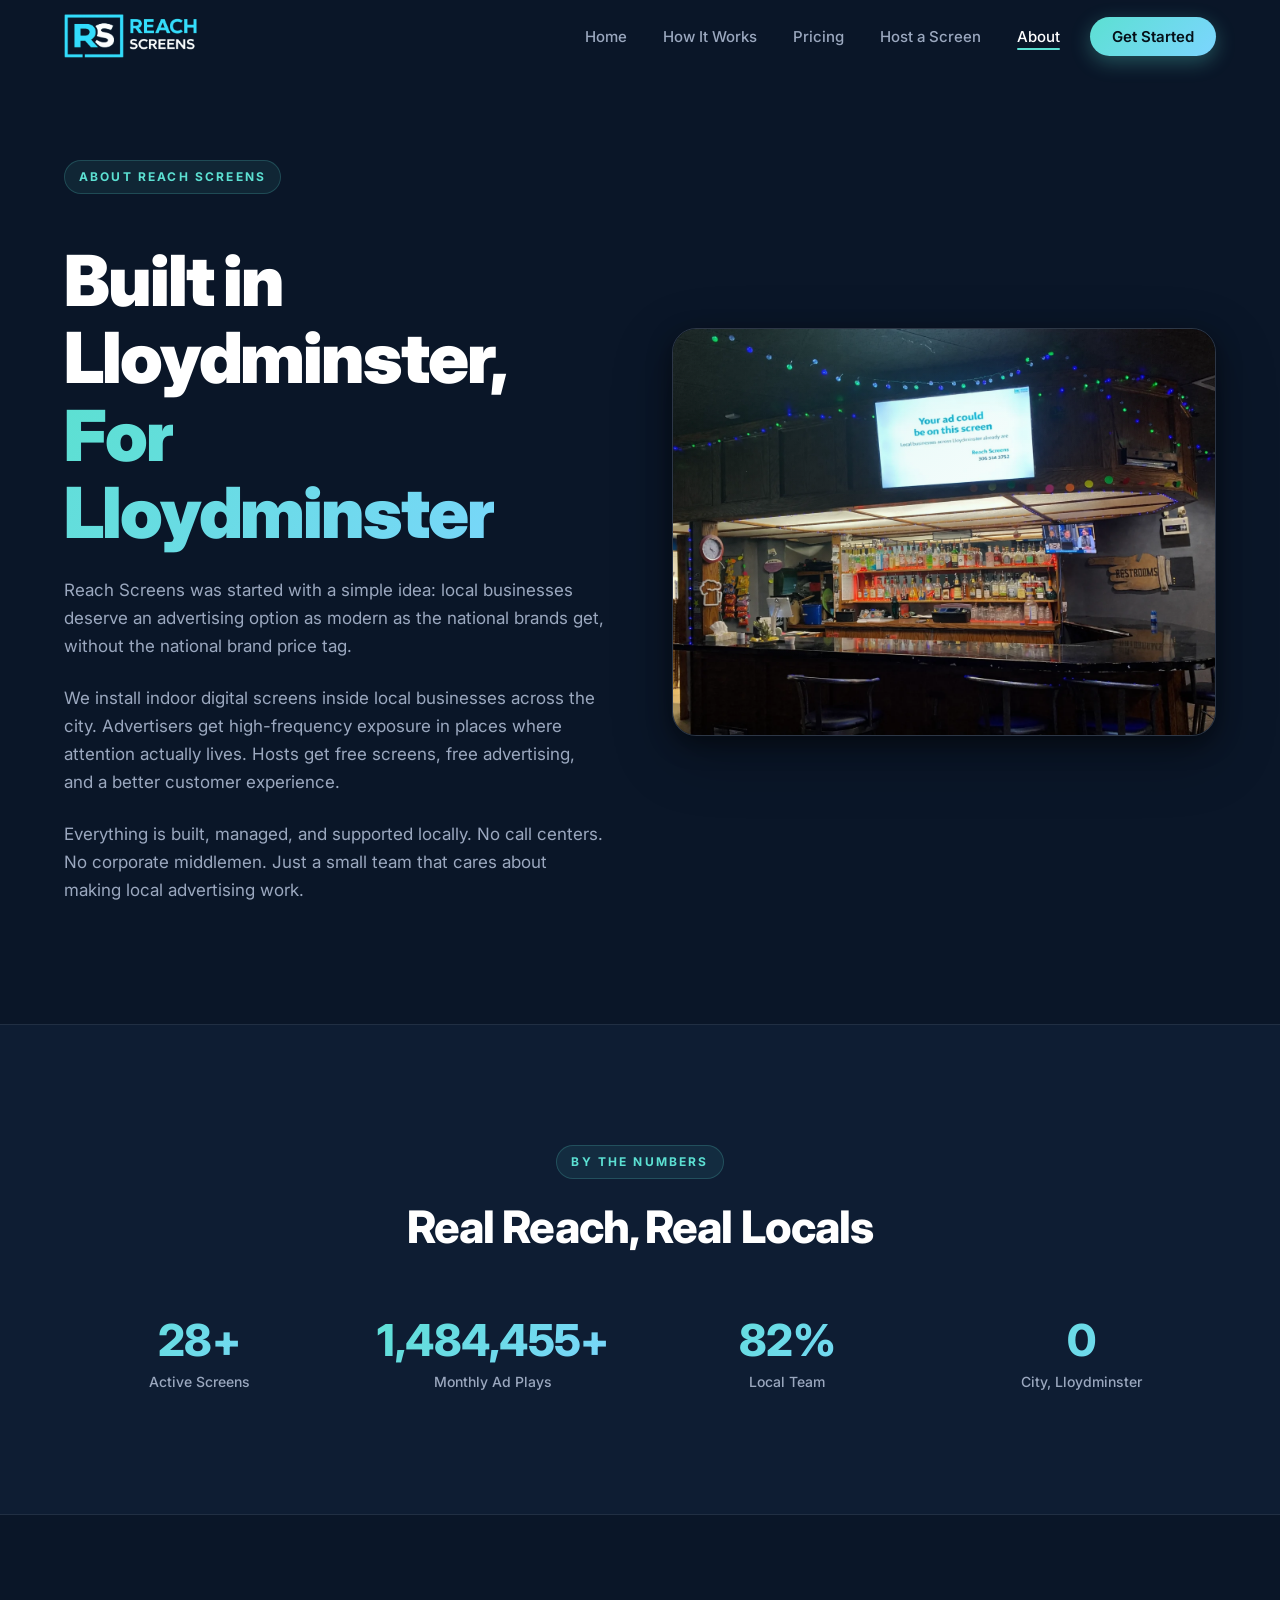
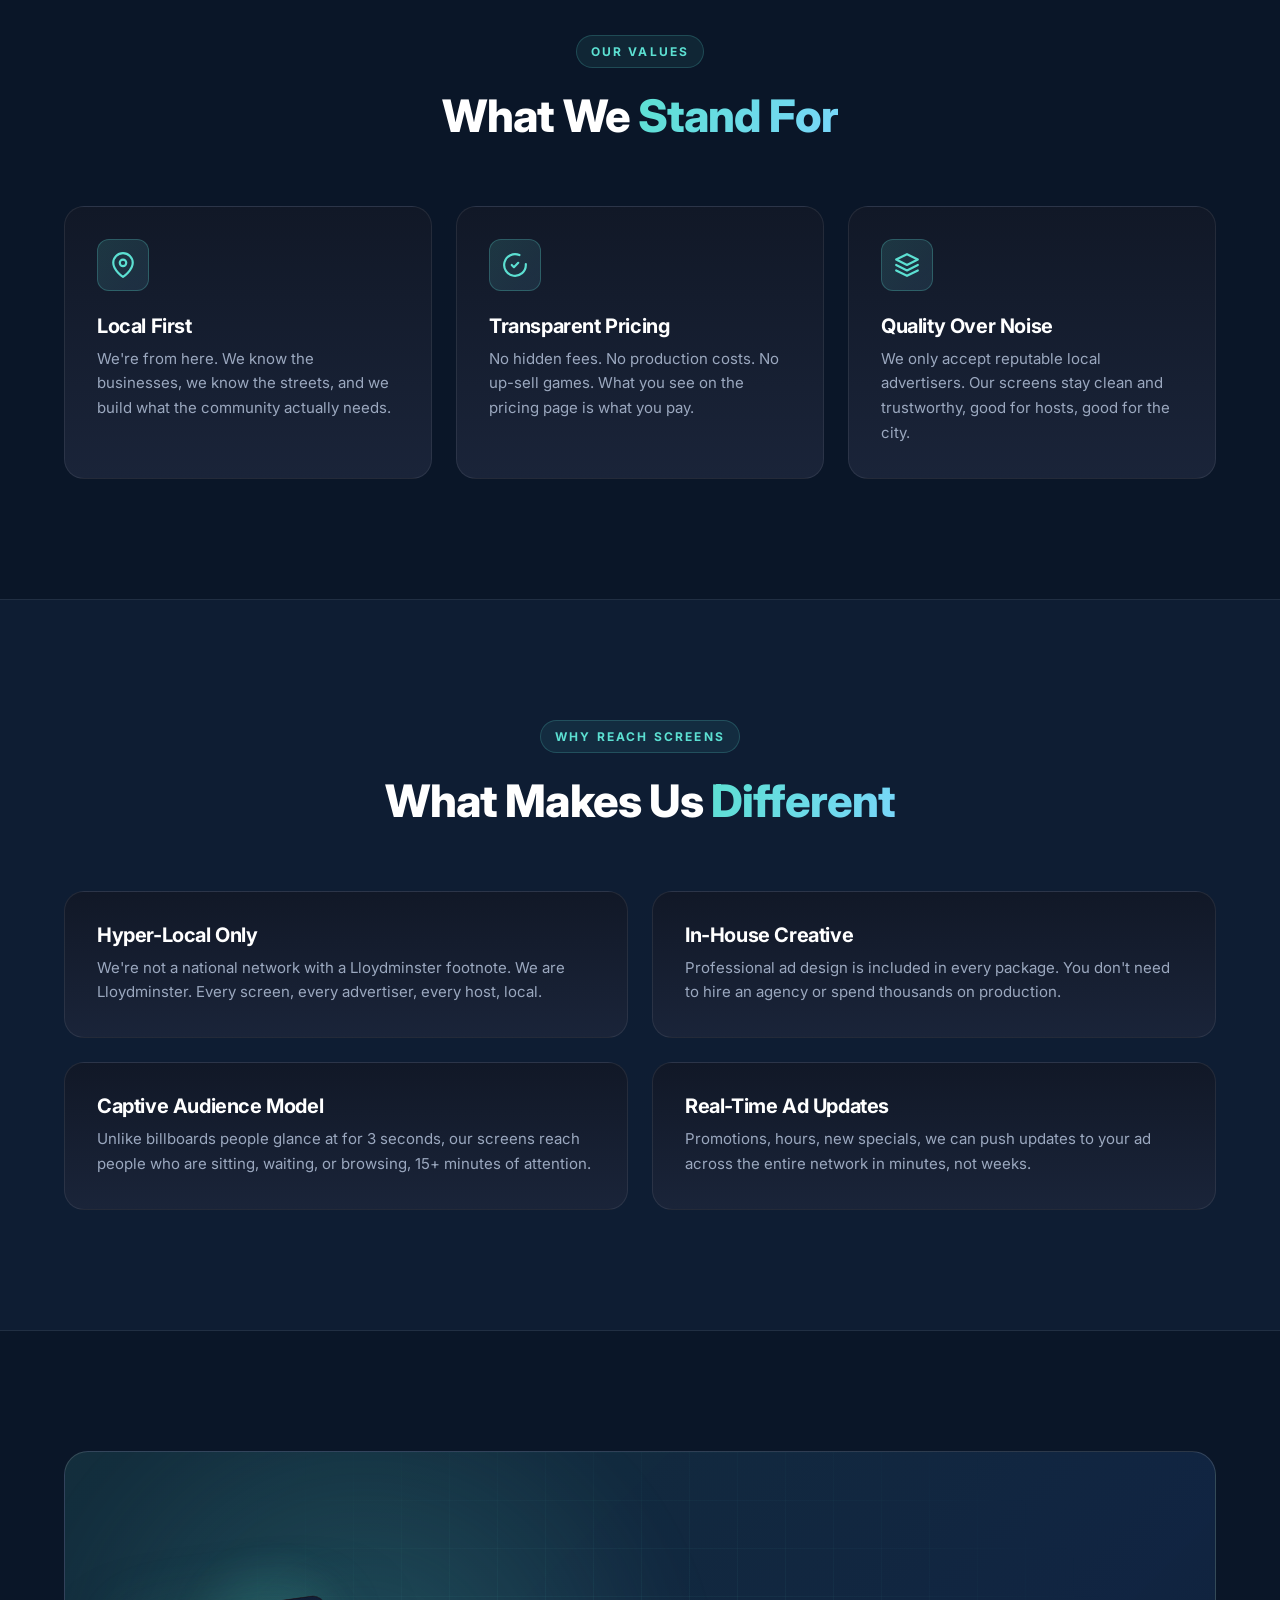
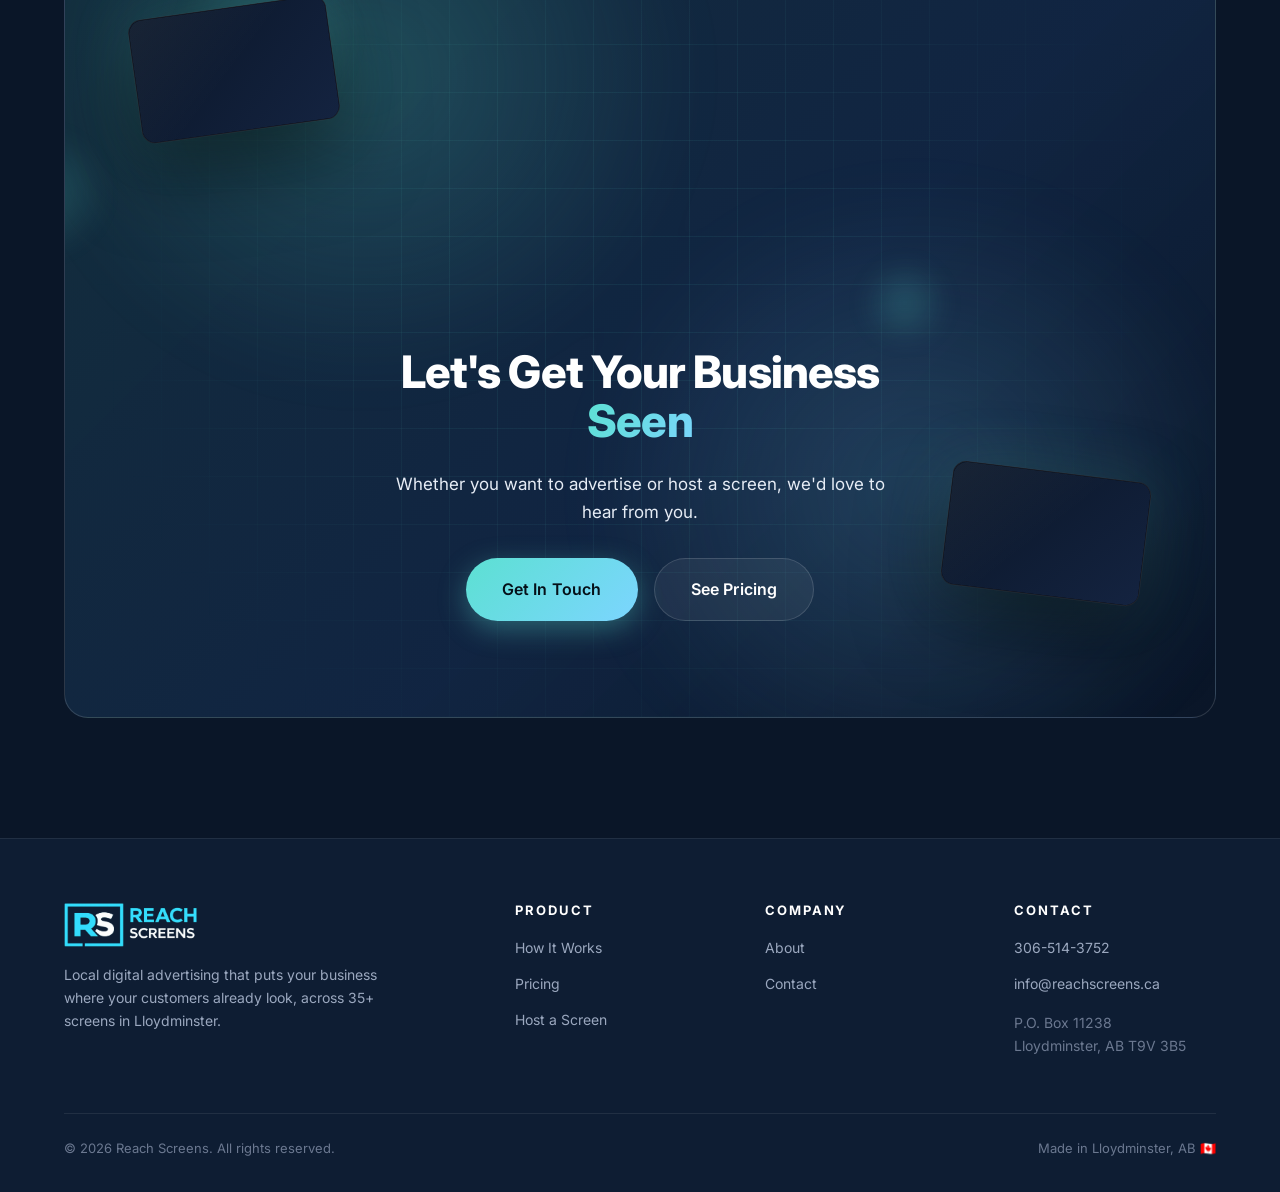
==== about.html @ 773ba57f "Initial commit" ====
<!DOCTYPE html>
<html lang="en">
<head>
  <meta charset="UTF-8">
  <meta name="viewport" content="width=device-width, initial-scale=1.0">
  <title>About, Reach Screens</title>
  <meta name="description" content="Reach Screens is a local digital advertising network built in Lloydminster, for Lloydminster. Meet the team and our mission.">
  <link rel="stylesheet" href="styles.css?v=7">
  <link rel="icon" href="assets/favicon.ico">
</head>
<body>

<nav class="nav" aria-label="Main">
  <div class="nav-inner">
    <a href="index.html" class="nav-logo"><img src="assets/logo-white.png" alt="Reach Screens" class="nav-logo-img"></a>
    <ul class="nav-links">
      <li><a href="index.html">Home</a></li>
      <li><a href="how-it-works.html">How It Works</a></li>
      <li><a href="pricing.html">Pricing</a></li>
      <li><a href="host.html">Host a Screen</a></li>
      <li><a href="about.html">About</a></li>
      <li><a href="contact.html" class="nav-cta">Get Started</a></li>
    </ul>
    <button class="nav-toggle" aria-label="Toggle menu"><span></span><span></span><span></span></button>
  </div>
</nav>

<section style="padding-top: 160px;">
  <div class="container">
    <div class="feature-split">
      <div class="reveal-left">
        <span class="section-label">About Reach Screens</span>
        <h1 class="mt-3" style="margin-bottom: var(--space-3);">Built in Lloydminster, <span class="text-gradient">For Lloydminster</span></h1>
        <p>Reach Screens was started with a simple idea: local businesses deserve an advertising option as modern as the national brands get, without the national brand price tag.</p>
        <p class="mt-3">We install indoor digital screens inside local businesses across the city. Advertisers get high-frequency exposure in places where attention actually lives. Hosts get free screens, free advertising, and a better customer experience.</p>
        <p class="mt-3">Everything is built, managed, and supported locally. No call centers. No corporate middlemen. Just a small team that cares about making local advertising work.</p>
      </div>
      <div class="feature-visual reveal-right">
        <img src="assets/photo-1.webp" alt="Reach Screens display in Lloydminster">
      </div>
    </div>
  </div>
</section>

<!-- Stats -->
<section style="background: var(--color-dark-2); border-top: 1px solid var(--color-border); border-bottom: 1px solid var(--color-border);">
  <div class="container">
    <div class="section-head reveal">
      <span class="section-label">By the Numbers</span>
      <h2 class="section-title">Real Reach, Real Locals</h2>
    </div>
    <div class="stats-grid reveal">
      <div class="stat-item">
        <h3><span data-count="35" data-suffix="+">0</span></h3>
        <p>Active Screens</p>
      </div>
      <div class="stat-item">
        <h3><span data-count="1800000" data-suffix="+">0</span></h3>
        <p>Monthly Ad Plays</p>
      </div>
      <div class="stat-item">
        <h3><span data-count="100" data-suffix="%">0</span></h3>
        <p>Local Team</p>
      </div>
      <div class="stat-item">
        <h3><span data-count="1" data-suffix="">0</span></h3>
        <p>City, Lloydminster</p>
      </div>
    </div>
  </div>
</section>

<!-- Values -->
<section>
  <div class="container">
    <div class="section-head reveal">
      <span class="section-label">Our Values</span>
      <h2 class="section-title">What We <span class="text-gradient">Stand For</span></h2>
    </div>
    <div class="grid-3 stagger">
      <div class="card" data-tilt="5">
        <div class="card-icon icon-bounce">
          <svg width="26" height="26" viewBox="0 0 24 24" fill="none" stroke="currentColor" stroke-width="2" stroke-linecap="round" stroke-linejoin="round"><path d="M21 10c0 7-9 13-9 13s-9-6-9-13a9 9 0 0118 0z"/><circle cx="12" cy="10" r="3"/></svg>
        </div>
        <h4 class="card-title">Local First</h4>
        <p class="card-text">We're from here. We know the businesses, we know the streets, and we build what the community actually needs.</p>
      </div>
      <div class="card" data-tilt="5">
        <div class="card-icon icon-bounce">
          <svg width="26" height="26" viewBox="0 0 24 24" fill="none" stroke="currentColor" stroke-width="2" stroke-linecap="round" stroke-linejoin="round"><path d="M9 12l2 2 4-4"/><path d="M22 11.08V12a10 10 0 11-5.93-9.14"/></svg>
        </div>
        <h4 class="card-title">Transparent Pricing</h4>
        <p class="card-text">No hidden fees. No production costs. No up-sell games. What you see on the pricing page is what you pay.</p>
      </div>
      <div class="card" data-tilt="5">
        <div class="card-icon icon-bounce">
          <svg width="26" height="26" viewBox="0 0 24 24" fill="none" stroke="currentColor" stroke-width="2" stroke-linecap="round" stroke-linejoin="round"><path d="M12 2L2 7l10 5 10-5-10-5z"/><path d="M2 17l10 5 10-5"/><path d="M2 12l10 5 10-5"/></svg>
        </div>
        <h4 class="card-title">Quality Over Noise</h4>
        <p class="card-text">We only accept reputable local advertisers. Our screens stay clean and trustworthy, good for hosts, good for the city.</p>
      </div>
    </div>
  </div>
</section>

<!-- What makes us different -->
<section style="background: var(--color-dark-2); border-top: 1px solid var(--color-border); border-bottom: 1px solid var(--color-border);">
  <div class="container">
    <div class="section-head reveal">
      <span class="section-label">Why Reach Screens</span>
      <h2 class="section-title">What Makes Us <span class="text-gradient">Different</span></h2>
    </div>
    <div class="grid-2 stagger">
      <div class="card" data-tilt="4">
        <h4 class="card-title">Hyper-Local Only</h4>
        <p class="card-text">We're not a national network with a Lloydminster footnote. We are Lloydminster. Every screen, every advertiser, every host, local.</p>
      </div>
      <div class="card" data-tilt="4">
        <h4 class="card-title">In-House Creative</h4>
        <p class="card-text">Professional ad design is included in every package. You don't need to hire an agency or spend thousands on production.</p>
      </div>
      <div class="card" data-tilt="4">
        <h4 class="card-title">Captive Audience Model</h4>
        <p class="card-text">Unlike billboards people glance at for 3 seconds, our screens reach people who are sitting, waiting, or browsing, 15+ minutes of attention.</p>
      </div>
      <div class="card" data-tilt="4">
        <h4 class="card-title">Real-Time Ad Updates</h4>
        <p class="card-text">Promotions, hours, new specials, we can push updates to your ad across the entire network in minutes, not weeks.</p>
      </div>
    </div>
  </div>
</section>

<!-- CTA -->
<section>
  <div class="container">
    <div class="cta-banner cta-banner-rich reveal">
      <div class="cta-grid-pattern"></div>
      <div class="cta-float f1"></div>
      <div class="cta-float f2"></div>
      <div class="cta-float f3"></div>
      <div class="cta-screen cta-screen-1">
        <div class="cta-screen-frame">
          <div class="cta-screen-bezel"></div>
          <div class="cta-mock-ad mock-1"><span class="mock-eyebrow">Local</span><span class="mock-title">Built Here</span></div>
          <div class="cta-mock-ad mock-2"><span class="mock-eyebrow">35+</span><span class="mock-title">Screens</span></div>
          <div class="cta-mock-ad mock-3"><span class="mock-eyebrow">Lloydminster</span><span class="mock-title">Only</span></div>
        </div>
      </div>
      <div class="cta-screen cta-screen-2">
        <div class="cta-screen-frame">
          <div class="cta-screen-bezel"></div>
          <div class="cta-mock-ad mock-1"><span class="mock-eyebrow">Free</span><span class="mock-title">Ad Design</span></div>
          <div class="cta-mock-ad mock-2"><span class="mock-eyebrow">Live</span><span class="mock-title">In Days</span></div>
          <div class="cta-mock-ad mock-3"><span class="mock-eyebrow">Reach</span><span class="mock-title">Real Locals</span></div>
        </div>
      </div>
      <div class="cta-banner-content">
        <h2>Let's Get Your Business <span class="text-gradient">Seen</span></h2>
        <p>Whether you want to advertise or host a screen, we'd love to hear from you.</p>
        <div class="hero-buttons" style="justify-content: center;">
          <a href="contact.html" class="btn btn-primary btn-lg btn-pulse">Get In Touch</a>
          <a href="pricing.html" class="btn btn-secondary btn-lg">See Pricing</a>
        </div>
      </div>
    </div>
  </div>
</section>

<!-- Footer -->
<footer class="footer">
  <div class="container">
    <div class="footer-grid">
      <div>
        <img src="assets/logo-white.png" alt="Reach Screens" class="footer-logo-img">
        <p class="footer-tagline">Local digital advertising that puts your business where your customers already look, across 35+ screens in Lloydminster.</p>
      </div>
      <div>
        <h5>Product</h5>
        <ul>
          <li><a href="how-it-works.html">How It Works</a></li>
          <li><a href="pricing.html">Pricing</a></li>
          <li><a href="host.html">Host a Screen</a></li>
        </ul>
      </div>
      <div>
        <h5>Company</h5>
        <ul>
          <li><a href="about.html">About</a></li>
          <li><a href="contact.html">Contact</a></li>
        </ul>
      </div>
      <div>
        <h5>Contact</h5>
        <ul>
          <li><a href="tel:3065143752">306-514-3752</a></li>
          <li><a href="mailto:info@reachscreens.ca">info@reachscreens.ca</a></li>
          <li style="color: var(--color-text-dim); font-size:14px; padding-top: 6px;">P.O. Box 11238<br>Lloydminster, AB T9V 3B5</li>
        </ul>
      </div>
    </div>
    <div class="footer-bottom">
      <div>© 2026 Reach Screens. All rights reserved.</div>
      <div>Made in Lloydminster, AB 🇨🇦</div>
    </div>
  </div>
</footer>

<script src="main.js?v=8"></script>
</body>
</html>
---- styles.css ----
/* ============================================
   REACH SCREENS — Premium Design System
   ============================================ */

@import url('https://fonts.googleapis.com/css2?family=Inter:wght@300;400;500;600;700;800;900&display=swap');

:root {
  /* Brand Colors */
  --color-primary: #5CE0D2;
  --color-primary-dark: #3FC8BA;
  --color-primary-glow: rgba(92, 224, 210, 0.35);
  --color-dark: #0A1628;
  --color-dark-2: #0E1D33;
  --color-surface: #111827;
  --color-surface-2: #1A2439;
  --color-border: rgba(255, 255, 255, 0.08);
  --color-border-strong: rgba(255, 255, 255, 0.14);

  /* Text */
  --color-text: #E6ECF5;
  --color-text-muted: #9BA8BF;
  --color-text-dim: #6B7890;

  /* Accent gradient stops (for pricing card borders, etc.) */
  --grad-gold: #F5C67A;
  --grad-lightblue: #7CD5FF;
  --grad-teal: #5CE0D2;
  --grad-deepblue: #3A7BD5;

  /* Spacing (8px grid) */
  --space-1: 8px;
  --space-2: 16px;
  --space-3: 24px;
  --space-4: 32px;
  --space-5: 48px;
  --space-6: 64px;
  --space-7: 96px;
  --space-8: 120px;

  /* Radius */
  --radius-sm: 8px;
  --radius-md: 12px;
  --radius-lg: 20px;
  --radius-xl: 24px;
  --radius-pill: 999px;

  /* Shadows */
  --shadow-sm: 0 1px 3px rgba(0,0,0,0.3), 0 2px 8px rgba(0,0,0,0.1);
  --shadow-md: 0 4px 12px rgba(0,0,0,0.4), 0 8px 24px rgba(0,0,0,0.15);
  --shadow-lg: 0 8px 24px rgba(0,0,0,0.45), 0 20px 60px rgba(0,0,0,0.25);
  --shadow-glow: 0 0 0 1px rgba(92,224,210,0.3), 0 8px 32px rgba(92,224,210,0.2);

  /* Animation */
  --ease: cubic-bezier(0.16, 1, 0.3, 1);
  --ease-out: cubic-bezier(0.22, 0.61, 0.36, 1);
  --dur-fast: 0.3s;
  --dur: 0.6s;
  --dur-slow: 0.9s;

  /* Layout */
  --container: 1200px;
  --container-narrow: 960px;
}

/* ============================================
   Reset & Base
   ============================================ */

*, *::before, *::after { box-sizing: border-box; }

* { margin: 0; padding: 0; }

html {
  scroll-behavior: smooth;
  -webkit-font-smoothing: antialiased;
  -moz-osx-font-smoothing: grayscale;
}

body {
  font-family: 'Inter', -apple-system, BlinkMacSystemFont, sans-serif;
  font-size: 17px;
  line-height: 1.65;
  color: var(--color-text);
  background: var(--color-dark);
  overflow-x: hidden;
  min-height: 100vh;
}

img { max-width: 100%; height: auto; display: block; }

a { color: inherit; text-decoration: none; }

button { font-family: inherit; cursor: pointer; border: none; background: none; color: inherit; }

ul { list-style: none; }

/* ============================================
   Typography
   ============================================ */

h1, h2, h3, h4, h5, h6 {
  font-family: 'Inter', sans-serif;
  font-weight: 800;
  line-height: 1.1;
  letter-spacing: -0.02em;
  color: #FFFFFF;
}

h1 { font-size: clamp(2.25rem, 5.5vw, 4.75rem); font-weight: 900; letter-spacing: -0.03em; }
h2 { font-size: clamp(1.75rem, 3.5vw, 3rem); }
h3 { font-size: clamp(1.5rem, 2.5vw, 2.25rem); }
h4 { font-size: 1.25rem; font-weight: 700; }

p { color: var(--color-text-muted); }

.text-gradient {
  background: linear-gradient(120deg, var(--color-primary) 0%, var(--grad-lightblue) 60%, var(--color-primary) 100%);
  background-size: 200% 100%;
  -webkit-background-clip: text;
  background-clip: text;
  -webkit-text-fill-color: transparent;
  animation: gradientShift 6s ease infinite;
}
@keyframes gradientShift {
  0%, 100% { background-position: 0% 50%; }
  50% { background-position: 100% 50%; }
}

.text-cyan { color: var(--color-primary); }
.text-white { color: #fff; }
.text-muted { color: var(--color-text-muted); }

/* ============================================
   Container & Layout
   ============================================ */

.container {
  max-width: var(--container);
  margin: 0 auto;
  padding: 0 var(--space-3);
}
.container-narrow { max-width: var(--container-narrow); margin: 0 auto; padding: 0 var(--space-3); }

section {
  padding: var(--space-7) 0;
  position: relative;
}

@media (min-width: 768px) {
  section { padding: var(--space-8) 0; }
}

/* ============================================
   Buttons
   ============================================ */

.btn {
  display: inline-flex;
  align-items: center;
  gap: 10px;
  padding: 14px 28px;
  border-radius: var(--radius-pill);
  font-weight: 600;
  font-size: 15px;
  letter-spacing: 0.01em;
  transition: all 0.35s var(--ease);
  position: relative;
  overflow: hidden;
  white-space: nowrap;
  cursor: pointer;
}

.btn-lg { padding: 17px 36px; font-size: 16px; }

.btn-primary {
  background: linear-gradient(135deg, var(--color-primary), var(--grad-lightblue));
  color: #051018;
  box-shadow: 0 8px 28px rgba(92, 224, 210, 0.35);
}
.btn-primary::before {
  content: '';
  position: absolute;
  inset: 0;
  background: linear-gradient(135deg, var(--grad-lightblue), var(--color-primary));
  opacity: 0;
  transition: opacity 0.4s var(--ease);
}
.btn-primary:hover {
  transform: translateY(-2px);
  box-shadow: 0 12px 36px rgba(92, 224, 210, 0.5);
}
.btn-primary:hover::before { opacity: 1; }
.btn-primary > * { position: relative; z-index: 1; }

.btn-secondary {
  background: rgba(255, 255, 255, 0.06);
  border: 1px solid var(--color-border-strong);
  color: #fff;
  backdrop-filter: blur(10px);
}
.btn-secondary:hover {
  background: rgba(255, 255, 255, 0.12);
  transform: translateY(-2px);
  border-color: var(--color-primary);
}

.btn-pulse {
  animation: btnPulse 2.5s var(--ease) infinite;
}
@keyframes btnPulse {
  0%, 100% { box-shadow: 0 8px 28px rgba(92,224,210,0.35), 0 0 0 0 rgba(92,224,210,0.4); }
  50% { box-shadow: 0 8px 28px rgba(92,224,210,0.5), 0 0 0 18px rgba(92,224,210,0); }
}

.btn-icon { width: 18px; height: 18px; transition: transform 0.3s var(--ease); }
.btn:hover .btn-icon { transform: translateX(4px); }

/* ============================================
   Scroll Progress Bar
   ============================================ */

.scroll-progress {
  position: fixed;
  top: 0; left: 0;
  height: 3px;
  width: 0%;
  background: linear-gradient(90deg, var(--color-primary), var(--grad-lightblue));
  box-shadow: 0 0 12px rgba(92,224,210,0.6);
  z-index: 1000;
  transition: width 0.1s linear;
}

/* ============================================
   Navigation
   ============================================ */

.nav {
  position: fixed;
  top: 0; left: 0; right: 0;
  z-index: 100;
  padding: 14px 0;
  background: transparent;
  transition: all 0.4s var(--ease);
  border-bottom: 1px solid transparent;
}

.nav.scrolled {
  background: rgba(10, 22, 40, 0.75);
  backdrop-filter: blur(14px) saturate(140%);
  -webkit-backdrop-filter: blur(14px) saturate(140%);
  border-bottom-color: var(--color-border);
  padding: 10px 0;
}

.nav-inner {
  max-width: var(--container);
  margin: 0 auto;
  padding: 0 var(--space-3);
  display: flex;
  align-items: center;
  justify-content: space-between;
}

.nav-logo { display: flex; align-items: center; transition: transform 0.3s var(--ease); }
.nav-logo:hover { transform: scale(1.03); }
.nav-logo-img { height: 44px; width: auto; }

.nav-links {
  display: flex;
  align-items: center;
  gap: 4px;
}

.nav-links a {
  padding: 10px 16px;
  font-size: 15px;
  font-weight: 500;
  color: var(--color-text-muted);
  border-radius: var(--radius-pill);
  position: relative;
  transition: color 0.25s var(--ease);
}

.nav-links a::after {
  content: '';
  position: absolute;
  left: 16px; right: 16px;
  bottom: 6px;
  height: 2px;
  background: var(--color-primary);
  border-radius: 2px;
  transform: scaleX(0);
  transform-origin: left;
  transition: transform 0.35s var(--ease);
}

.nav-links a:hover, .nav-links a.active { color: #fff; }
.nav-links a:hover::after, .nav-links a.active::after { transform: scaleX(1); }

.nav-links a.nav-cta {
  background: linear-gradient(135deg, var(--color-primary), var(--grad-lightblue));
  color: #051018;
  font-weight: 600;
  padding: 10px 22px;
  margin-left: 10px;
  box-shadow: 0 6px 20px rgba(92,224,210,0.3);
}
.nav-links a.nav-cta:hover { transform: translateY(-1px); box-shadow: 0 10px 26px rgba(92,224,210,0.45); color: #051018; }
.nav-links a.nav-cta::after { display: none; }

.nav-toggle {
  display: none;
  flex-direction: column;
  gap: 5px;
  padding: 8px;
}
.nav-toggle span {
  display: block;
  width: 24px;
  height: 2px;
  background: #fff;
  border-radius: 2px;
  transition: all 0.3s var(--ease);
}
.nav-toggle.active span:nth-child(1) { transform: translateY(7px) rotate(45deg); }
.nav-toggle.active span:nth-child(2) { opacity: 0; }
.nav-toggle.active span:nth-child(3) { transform: translateY(-7px) rotate(-45deg); }

@media (max-width: 900px) {
  .nav-toggle { display: flex; }
  .nav-links {
    position: fixed;
    top: 68px; left: 0; right: 0;
    background: rgba(10, 22, 40, 0.96);
    backdrop-filter: blur(18px);
    flex-direction: column;
    align-items: stretch;
    padding: var(--space-3);
    gap: 4px;
    transform: translateY(-120%);
    transition: transform 0.4s var(--ease);
    border-bottom: 1px solid var(--color-border);
    max-height: calc(100vh - 68px);
    overflow-y: auto;
  }
  .nav-links.open { transform: translateY(0); }
  .nav-links a { padding: 14px 18px; border-radius: var(--radius-md); }
  .nav-links a::after { display: none; }
  .nav-links a.nav-cta { margin: 8px 0 0; text-align: center; justify-content: center; }
}

/* ============================================
   HERO
   ============================================ */

.hero {
  position: relative;
  min-height: 100vh;
  padding: 140px 0 var(--space-7);
  display: flex;
  align-items: center;
  overflow: hidden;
}

.hero-bg {
  position: absolute;
  inset: 0;
  z-index: 0;
}

/* Animated gradient mesh */
.hero-mesh {
  position: absolute;
  inset: -10%;
  background:
    radial-gradient(60% 50% at 20% 30%, rgba(92,224,210,0.22) 0%, transparent 60%),
    radial-gradient(50% 60% at 85% 20%, rgba(124,213,255,0.18) 0%, transparent 65%),
    radial-gradient(55% 65% at 70% 85%, rgba(58,123,213,0.2) 0%, transparent 70%),
    radial-gradient(45% 50% at 15% 90%, rgba(92,224,210,0.15) 0%, transparent 60%);
  filter: blur(30px);
  animation: meshDrift 22s ease-in-out infinite;
}
@keyframes meshDrift {
  0%, 100% { transform: translate(0, 0) scale(1); }
  33% { transform: translate(-3%, 2%) scale(1.05); }
  66% { transform: translate(3%, -2%) scale(0.98); }
}

/* Glowing dot field — abstract "screen network" feel */
.hero-dots {
  position: absolute;
  inset: 0;
  background-image:
    radial-gradient(circle, rgba(92,224,210,0.22) 1.5px, transparent 2px),
    radial-gradient(circle, rgba(124,213,255,0.14) 1px, transparent 1.5px);
  background-size: 90px 90px, 60px 60px;
  background-position: 0 0, 30px 30px;
  mask-image: radial-gradient(ellipse 70% 60% at 65% 50%, #000 30%, transparent 80%);
  -webkit-mask-image: radial-gradient(ellipse 70% 60% at 65% 50%, #000 30%, transparent 80%);
  opacity: 0.85;
  animation: dotsDrift 30s linear infinite;
}
@keyframes dotsDrift {
  to { background-position: 90px 90px, 120px 120px; }
}

/* Subtle radial light rays */
.hero-rays {
  position: absolute;
  inset: 0;
  background:
    conic-gradient(from 200deg at 75% 60%, transparent 0deg, rgba(92,224,210,0.08) 40deg, transparent 80deg, rgba(124,213,255,0.06) 160deg, transparent 220deg, rgba(92,224,210,0.05) 300deg, transparent 360deg);
  filter: blur(24px);
  opacity: 0.7;
  animation: raysSpin 40s linear infinite;
}
@keyframes raysSpin {
  to { transform: rotate(360deg); }
}

.hero-grid {
  position: absolute;
  inset: 0;
  background-image:
    linear-gradient(rgba(255,255,255,0.025) 1px, transparent 1px),
    linear-gradient(90deg, rgba(255,255,255,0.025) 1px, transparent 1px);
  background-size: 64px 64px;
  mask-image: radial-gradient(ellipse at center, #000 30%, transparent 75%);
  -webkit-mask-image: radial-gradient(ellipse at center, #000 30%, transparent 75%);
}

.hero-content {
  position: relative;
  z-index: 2;
  max-width: 900px;
}

/* Left-aligned hero variant: content pushed to the left edge of the viewport
   (escapes the centered .container max-width by going full-width and using its own padding) */
.hero-content.hero-content-left {
  max-width: none;
  width: 100%;
  margin: 0;
  padding-left: clamp(24px, 5vw, 96px);
  padding-right: clamp(24px, 5vw, 96px);
  text-align: left;
}
.hero-content.hero-content-left h1,
.hero-content.hero-content-left p {
  max-width: 760px;
  text-align: left;
  margin-left: 0;
}
.hero-content.hero-content-left .hero-badge {
  margin-left: 0;
}
.hero-content.hero-content-left .hero-buttons {
  justify-content: flex-start;
}

.hero-badge {
  display: inline-flex;
  align-items: center;
  gap: 10px;
  padding: 9px 18px;
  background: rgba(92,224,210,0.08);
  border: 1px solid rgba(92,224,210,0.25);
  border-radius: var(--radius-pill);
  font-size: 13px;
  font-weight: 500;
  color: var(--color-primary);
  margin-bottom: var(--space-4);
  backdrop-filter: blur(10px);
  opacity: 0;
  animation: fadeUp 0.7s var(--ease) 0.1s forwards;
}

.hero-badge-dot {
  width: 8px; height: 8px;
  background: var(--color-primary);
  border-radius: 50%;
  box-shadow: 0 0 0 0 rgba(92,224,210,0.7);
  animation: dotPulse 2s ease infinite;
}
@keyframes dotPulse {
  0% { box-shadow: 0 0 0 0 rgba(92,224,210,0.7); }
  70% { box-shadow: 0 0 0 10px rgba(92,224,210,0); }
  100% { box-shadow: 0 0 0 0 rgba(92,224,210,0); }
}

.hero h1 {
  margin-bottom: var(--space-3);
  color: #fff;
}
.hero h1 .line { display: block; opacity: 0; transform: translateY(28px); animation: fadeUp 0.8s var(--ease) forwards; }
.hero h1 .line:nth-child(1) { animation-delay: 0.25s; }
.hero h1 .line:nth-child(2) { animation-delay: 0.4s; }

.hero p {
  font-size: 1.15rem;
  max-width: 620px;
  margin-bottom: var(--space-5);
  color: var(--color-text-muted);
  opacity: 0;
  animation: fadeUp 0.8s var(--ease) 0.6s forwards;
}

.hero-buttons {
  display: flex;
  gap: var(--space-2);
  flex-wrap: wrap;
  opacity: 0;
  animation: fadeUp 0.8s var(--ease) 0.8s forwards;
}

/* Floating screen mockup */
.hero-screen {
  position: absolute;
  right: -4%;
  top: 50%;
  transform: translateY(-50%);
  width: 46%;
  aspect-ratio: 16/10;
  z-index: 1;
  opacity: 0;
  animation: fadeIn 1.2s var(--ease) 0.9s forwards;
}

.hero-screen-inner {
  position: relative;
  width: 100%;
  height: 100%;
  border-radius: 14px;
  overflow: hidden;
  border: 1px solid var(--color-border-strong);
  box-shadow: 0 40px 100px rgba(0,0,0,0.6), 0 0 80px rgba(92,224,210,0.25);
  background: #000;
  animation: floatY 7s ease-in-out infinite;
}

.hero-screen-inner::after {
  content: '';
  position: absolute;
  inset: 0;
  background: linear-gradient(145deg, rgba(255,255,255,0.08) 0%, transparent 40%);
  pointer-events: none;
}

.hero-screen img {
  width: 100%;
  height: 100%;
  object-fit: cover;
}

.hero-screen-glow {
  position: absolute;
  inset: -30%;
  background: radial-gradient(circle at 50% 50%, rgba(92,224,210,0.3) 0%, transparent 60%);
  filter: blur(40px);
  z-index: -1;
  animation: glowBreath 5s ease-in-out infinite;
}

@keyframes floatY {
  0%, 100% { transform: translateY(0) rotate(-1.5deg); }
  50% { transform: translateY(-16px) rotate(-1.5deg); }
}
@keyframes glowBreath {
  0%, 100% { opacity: 0.6; transform: scale(1); }
  50% { opacity: 1; transform: scale(1.08); }
}

@media (max-width: 1024px) {
  .hero-screen { display: none; }
  .hero-content { max-width: 100%; }
}

/* ============================================
   Stats Bar
   ============================================ */

.stats-bar {
  background: linear-gradient(180deg, var(--color-surface) 0%, var(--color-dark-2) 100%);
  border-top: 1px solid var(--color-border);
  border-bottom: 1px solid var(--color-border);
  padding: var(--space-5) 0;
  position: relative;
}

.stats-grid {
  display: grid;
  grid-template-columns: repeat(4, 1fr);
  gap: var(--space-3);
}

.stat-item { text-align: center; }
.stat-item h3 {
  font-size: clamp(1.75rem, 3.5vw, 2.75rem);
  background: linear-gradient(135deg, var(--color-primary), var(--grad-lightblue));
  -webkit-background-clip: text;
  background-clip: text;
  -webkit-text-fill-color: transparent;
  margin-bottom: 6px;
  font-weight: 800;
}
.stat-item p {
  font-size: 14px;
  color: var(--color-text-muted);
  font-weight: 500;
}

@media (max-width: 700px) {
  .stats-grid { grid-template-columns: repeat(2, 1fr); gap: var(--space-4); }
}

/* ============================================
   Section Headers
   ============================================ */

.section-head {
  max-width: 780px;
  margin: 0 auto var(--space-6);
  text-align: center;
}

.section-label {
  display: inline-block;
  font-size: 12px;
  font-weight: 700;
  letter-spacing: 0.18em;
  text-transform: uppercase;
  color: var(--color-primary);
  padding: 6px 14px;
  background: rgba(92,224,210,0.08);
  border: 1px solid rgba(92,224,210,0.2);
  border-radius: var(--radius-pill);
  margin-bottom: var(--space-3);
}

.section-title {
  margin-bottom: var(--space-3);
}

.section-sub {
  font-size: 1.08rem;
  color: var(--color-text-muted);
  line-height: 1.65;
}

/* ============================================
   Cards / Grids
   ============================================ */

.grid-3 {
  display: grid;
  grid-template-columns: repeat(3, 1fr);
  gap: var(--space-3);
}
.grid-2 {
  display: grid;
  grid-template-columns: repeat(2, 1fr);
  gap: var(--space-3);
}
.grid-4 {
  display: grid;
  grid-template-columns: repeat(4, 1fr);
  gap: var(--space-3);
}
@media (max-width: 980px) {
  .grid-3, .grid-4 { grid-template-columns: repeat(2, 1fr); }
}
@media (max-width: 640px) {
  .grid-2, .grid-3, .grid-4 { grid-template-columns: 1fr; }
}

.card {
  background: linear-gradient(180deg, var(--color-surface) 0%, var(--color-surface-2) 100%);
  border: 1px solid var(--color-border);
  border-radius: var(--radius-lg);
  padding: var(--space-4);
  transition: all 0.5s var(--ease);
  position: relative;
  overflow: hidden;
}

.card::before {
  content: '';
  position: absolute;
  inset: 0;
  background: radial-gradient(500px circle at var(--mx, 50%) var(--my, 0%), rgba(92,224,210,0.08), transparent 50%);
  opacity: 0;
  transition: opacity 0.4s var(--ease);
  pointer-events: none;
}

.card:hover {
  transform: translateY(-6px);
  border-color: rgba(92,224,210,0.35);
  box-shadow: 0 20px 50px rgba(0,0,0,0.4), 0 0 40px rgba(92,224,210,0.15);
}
.card:hover::before { opacity: 1; }

.card-icon {
  width: 52px; height: 52px;
  display: inline-flex;
  align-items: center; justify-content: center;
  background: linear-gradient(135deg, rgba(92,224,210,0.15), rgba(124,213,255,0.1));
  border: 1px solid rgba(92,224,210,0.25);
  border-radius: var(--radius-md);
  margin-bottom: var(--space-3);
  color: var(--color-primary);
  transition: transform 0.5s var(--ease);
}
.card:hover .card-icon { transform: scale(1.1) rotate(-3deg); }

.card-title { margin-bottom: 10px; color: #fff; }
.card-text { color: var(--color-text-muted); font-size: 15px; line-height: 1.65; }

/* ============================================
   Location Gallery — Masonry-style
   ============================================ */

.gallery-grid {
  display: grid;
  grid-template-columns: repeat(6, 1fr);
  grid-auto-rows: 180px;
  gap: 14px;
}

.gallery-card {
  position: relative;
  overflow: hidden;
  border-radius: var(--radius-lg);
  border: 1px solid var(--color-border);
  cursor: pointer;
  transform-style: preserve-3d;
  transition: transform 0.4s var(--ease), border-color 0.4s var(--ease);
}

.gallery-card img {
  width: 100%;
  height: 100%;
  object-fit: cover;
  object-position: center;
  transition: transform 0.9s var(--ease);
}

.gallery-card:hover { border-color: rgba(92,224,210,0.4); }
.gallery-card:hover img { transform: scale(1.08); }

.gallery-card::after {
  content: '';
  position: absolute;
  inset: 0;
  background: linear-gradient(180deg, transparent 40%, rgba(10,22,40,0.85) 100%);
  pointer-events: none;
}

.gallery-card-caption {
  position: absolute;
  left: 0; right: 0; bottom: 0;
  padding: 16px 20px;
  z-index: 2;
  transform: translateY(8px);
  opacity: 0.85;
  transition: all 0.4s var(--ease);
}

.gallery-card:hover .gallery-card-caption { transform: translateY(0); opacity: 1; }

.gallery-card-label {
  font-size: 11px;
  font-weight: 700;
  letter-spacing: 0.15em;
  text-transform: uppercase;
  color: var(--color-primary);
  margin-bottom: 4px;
}
.gallery-card-title {
  font-size: 17px;
  font-weight: 700;
  color: #fff;
}

/* Layout assignments for masonry feel */
.gallery-card.tall { grid-row: span 2; }
.gallery-card.wide { grid-column: span 2; }
.gallery-card.span-2 { grid-column: span 2; }
.gallery-card.span-3 { grid-column: span 3; }

@media (max-width: 900px) {
  .gallery-grid { grid-template-columns: repeat(2, 1fr); grid-auto-rows: 220px; }
  .gallery-card.tall { grid-row: span 1; }
  .gallery-card.wide, .gallery-card.span-2, .gallery-card.span-3 { grid-column: span 2; }
}
@media (max-width: 500px) {
  .gallery-grid { grid-template-columns: 1fr; }
  .gallery-card.wide, .gallery-card.span-2, .gallery-card.span-3 { grid-column: span 1; }
}

/* ============================================
   Feature Split (image + text)
   ============================================ */

.feature-split {
  display: grid;
  grid-template-columns: 1fr 1fr;
  gap: var(--space-6);
  align-items: center;
}
@media (max-width: 900px) {
  .feature-split { grid-template-columns: 1fr; gap: var(--space-5); }
}

.feature-visual {
  position: relative;
  border-radius: var(--radius-xl);
  overflow: hidden;
  border: 1px solid var(--color-border-strong);
  aspect-ratio: 4/3;
  box-shadow: var(--shadow-lg);
}
.feature-visual img { width: 100%; height: 100%; object-fit: cover; }

.feature-visual::after {
  content: '';
  position: absolute;
  inset: 0;
  background: radial-gradient(circle at 30% 0%, rgba(92,224,210,0.18), transparent 60%);
  pointer-events: none;
}

.feature-list { list-style: none; margin: var(--space-3) 0; }
.feature-list li {
  display: flex;
  align-items: flex-start;
  gap: 12px;
  padding: 10px 0;
  color: var(--color-text);
  font-weight: 500;
}
.feature-list svg { flex-shrink: 0; margin-top: 3px; }

/* ============================================
   Comparison Table
   ============================================ */

.compare-table {
  width: 100%;
  border-collapse: separate;
  border-spacing: 0;
  background: var(--color-surface);
  border: 1px solid var(--color-border);
  border-radius: var(--radius-lg);
  overflow: hidden;
}

.compare-table th,
.compare-table td {
  padding: 18px 22px;
  text-align: left;
  border-bottom: 1px solid var(--color-border);
}

.compare-table th {
  background: rgba(255,255,255,0.03);
  font-size: 12px;
  font-weight: 700;
  letter-spacing: 0.12em;
  text-transform: uppercase;
  color: var(--color-text-muted);
}
.compare-table tbody tr { transition: background 0.3s var(--ease); }
.compare-table tbody tr:hover { background: rgba(255,255,255,0.03); }
.compare-table tr:last-child td { border-bottom: none; }

.compare-table tr.highlight {
  background: linear-gradient(90deg, rgba(92,224,210,0.1), rgba(92,224,210,0.02));
  position: relative;
}
.compare-table tr.highlight td:first-child {
  border-left: 3px solid var(--color-primary);
  color: var(--color-primary);
  font-weight: 700;
  box-shadow: inset 4px 0 16px rgba(92,224,210,0.15);
}
.compare-table tr.highlight { animation: rowPulse 3s ease-in-out infinite; }
@keyframes rowPulse {
  0%, 100% { box-shadow: inset 0 0 0 rgba(92,224,210,0); }
  50% { box-shadow: inset 0 0 24px rgba(92,224,210,0.1); }
}

@media (max-width: 700px) {
  .compare-table th, .compare-table td { padding: 12px 14px; font-size: 14px; }
}

/* ============================================
   Testimonials Carousel
   ============================================ */

.testimonials {
  position: relative;
  max-width: 820px;
  margin: 0 auto;
}

.testimonial-quote-mark {
  position: absolute;
  top: -40px;
  left: -10px;
  font-size: 140px;
  font-weight: 900;
  line-height: 1;
  color: rgba(92,224,210,0.15);
  font-family: 'Inter', serif;
  pointer-events: none;
  user-select: none;
}

.testimonial-track {
  position: relative;
  min-height: 260px;
}

.testimonial-slide {
  position: absolute;
  inset: 0;
  opacity: 0;
  transform: translateY(20px);
  transition: opacity 0.8s var(--ease), transform 0.8s var(--ease);
  pointer-events: none;
  text-align: center;
}

.testimonial-slide.active {
  opacity: 1;
  transform: translateY(0);
  pointer-events: auto;
  position: relative;
}

.testimonial-stars {
  display: flex;
  justify-content: center;
  gap: 4px;
  margin-bottom: var(--space-3);
  color: #F5C67A;
}

.testimonial-slide.active .star {
  animation: starFill 0.4s var(--ease) forwards;
  opacity: 0;
}
.testimonial-slide.active .star:nth-child(1) { animation-delay: 0.1s; }
.testimonial-slide.active .star:nth-child(2) { animation-delay: 0.2s; }
.testimonial-slide.active .star:nth-child(3) { animation-delay: 0.3s; }
.testimonial-slide.active .star:nth-child(4) { animation-delay: 0.4s; }
.testimonial-slide.active .star:nth-child(5) { animation-delay: 0.5s; }

@keyframes starFill {
  from { opacity: 0; transform: scale(0.5) rotate(-20deg); }
  to { opacity: 1; transform: scale(1) rotate(0); }
}

.testimonial-quote {
  font-size: 1.25rem;
  line-height: 1.6;
  color: #fff;
  font-weight: 500;
  margin-bottom: var(--space-3);
}

.testimonial-author {
  font-weight: 600;
  color: #fff;
}
.testimonial-role {
  font-size: 14px;
  color: var(--color-text-muted);
}

.testimonial-dots {
  display: flex;
  justify-content: center;
  gap: 8px;
  margin-top: var(--space-4);
}
.testimonial-dot {
  width: 8px; height: 8px;
  border-radius: 50%;
  background: rgba(255,255,255,0.2);
  cursor: pointer;
  transition: all 0.3s var(--ease);
}
.testimonial-dot.active {
  width: 28px;
  border-radius: 4px;
  background: var(--color-primary);
}

/* ============================================
   Marquee
   ============================================ */

.marquee-section {
  padding: var(--space-5) 0;
  border-top: 1px solid var(--color-border);
  border-bottom: 1px solid var(--color-border);
  background: var(--color-dark-2);
  overflow: hidden;
}

.marquee {
  position: relative;
  overflow: hidden;
  -webkit-mask-image: linear-gradient(90deg, transparent, #000 8%, #000 92%, transparent);
  mask-image: linear-gradient(90deg, transparent, #000 8%, #000 92%, transparent);
}

.marquee-track {
  display: flex;
  gap: var(--space-5);
  width: max-content;
  animation: marqueeScroll 40s linear infinite;
  padding: 12px 0;
}
.marquee-track.reverse { animation-direction: reverse; animation-duration: 50s; }
.marquee:hover .marquee-track { animation-play-state: paused; }

.marquee-item {
  display: flex;
  align-items: center;
  gap: 10px;
  color: var(--color-text);
  font-weight: 600;
  font-size: 18px;
  white-space: nowrap;
}
.marquee-item svg { color: var(--color-primary); flex-shrink: 0; }

@keyframes marqueeScroll {
  from { transform: translateX(0); }
  to { transform: translateX(-50%); }
}

/* ============================================
   FAQ
   ============================================ */

.faq {
  max-width: 820px;
  margin: 0 auto;
}

.faq-item {
  border: 1px solid var(--color-border);
  background: var(--color-surface);
  border-radius: var(--radius-md);
  margin-bottom: 12px;
  overflow: hidden;
  transition: border-color 0.3s var(--ease), background 0.3s var(--ease);
}
.faq-item.open { border-color: rgba(92,224,210,0.35); }

.faq-q {
  width: 100%;
  padding: 20px 24px;
  display: flex;
  align-items: center;
  justify-content: space-between;
  gap: 20px;
  font-weight: 600;
  font-size: 16px;
  color: #fff;
  text-align: left;
  transition: background 0.3s var(--ease);
}
.faq-q:hover { background: rgba(255,255,255,0.02); }

.faq-icon {
  width: 28px; height: 28px;
  position: relative;
  flex-shrink: 0;
  transition: transform 0.4s var(--ease);
}
.faq-icon::before, .faq-icon::after {
  content: '';
  position: absolute;
  background: var(--color-primary);
  border-radius: 2px;
  top: 50%; left: 50%;
  transition: transform 0.4s var(--ease);
}
.faq-icon::before { width: 14px; height: 2px; transform: translate(-50%, -50%); }
.faq-icon::after { width: 2px; height: 14px; transform: translate(-50%, -50%); }
.faq-item.open .faq-icon { transform: rotate(45deg); }

.faq-a {
  max-height: 0;
  overflow: hidden;
  transition: max-height 0.5s var(--ease);
}
.faq-a-inner {
  padding: 0 24px 22px;
  color: var(--color-text-muted);
  line-height: 1.7;
}

/* ============================================
   CTA Banner
   ============================================ */

.cta-banner {
  position: relative;
  padding: var(--space-7) var(--space-3);
  border-radius: var(--radius-xl);
  overflow: hidden;
  background: linear-gradient(135deg, rgba(92,224,210,0.12), rgba(58,123,213,0.15) 60%, rgba(10,22,40,0.4));
  border: 1px solid var(--color-border-strong);
  text-align: center;
}

.cta-banner::before {
  content: '';
  position: absolute;
  inset: -10%;
  background:
    radial-gradient(40% 50% at 30% 30%, rgba(92,224,210,0.2), transparent 60%),
    radial-gradient(40% 50% at 70% 70%, rgba(124,213,255,0.18), transparent 60%);
  filter: blur(30px);
  animation: meshDrift 18s ease-in-out infinite;
}

.cta-float {
  position: absolute;
  border-radius: 50%;
  background: radial-gradient(circle, rgba(92,224,210,0.2), transparent 70%);
  filter: blur(10px);
  pointer-events: none;
}
.cta-float.f1 { width: 180px; height: 180px; top: 10%; left: 8%; animation: floatDrift1 11s ease-in-out infinite; }
.cta-float.f2 { width: 130px; height: 130px; bottom: 12%; right: 10%; animation: floatDrift2 13s ease-in-out infinite; }
.cta-float.f3 { width: 90px; height: 90px; top: 60%; left: 70%; animation: floatDrift1 15s ease-in-out infinite; }

@keyframes floatDrift1 {
  0%, 100% { transform: translate(0, 0); }
  50% { transform: translate(20px, -30px); }
}
@keyframes floatDrift2 {
  0%, 100% { transform: translate(0, 0); }
  50% { transform: translate(-25px, 20px); }
}

.cta-banner > * { position: relative; z-index: 1; }

.cta-banner h2 {
  margin-bottom: var(--space-3);
  max-width: 720px;
  margin-left: auto;
  margin-right: auto;
}

.cta-banner p {
  max-width: 560px;
  margin: 0 auto var(--space-4);
  color: var(--color-text);
}

/* ============================================
   Footer
   ============================================ */

.footer {
  background: var(--color-dark-2);
  padding: var(--space-6) 0 var(--space-4);
  border-top: 1px solid var(--color-border);
}

.footer-grid {
  display: grid;
  grid-template-columns: 2fr 1fr 1fr 1fr;
  gap: var(--space-5);
  margin-bottom: var(--space-5);
}
@media (max-width: 780px) {
  .footer-grid { grid-template-columns: 1fr 1fr; }
}
@media (max-width: 500px) {
  .footer-grid { grid-template-columns: 1fr; }
}

.footer-logo-img { height: 44px; margin-bottom: var(--space-2); }

.footer-tagline {
  color: var(--color-text-muted);
  font-size: 14px;
  max-width: 320px;
  margin-bottom: var(--space-3);
}

.footer h5 {
  font-size: 13px;
  font-weight: 700;
  letter-spacing: 0.15em;
  text-transform: uppercase;
  color: #fff;
  margin-bottom: var(--space-2);
}
.footer ul li { margin-bottom: 8px; }
.footer ul a {
  color: var(--color-text-muted);
  font-size: 14px;
  transition: color 0.25s var(--ease);
}
.footer ul a:hover { color: var(--color-primary); }

.footer-bottom {
  padding-top: var(--space-3);
  border-top: 1px solid var(--color-border);
  display: flex;
  justify-content: space-between;
  align-items: center;
  font-size: 13px;
  color: var(--color-text-dim);
  flex-wrap: wrap;
  gap: 10px;
}

/* ============================================
   Pricing
   ============================================ */

.pricing-grid {
  display: grid;
  grid-template-columns: repeat(4, 1fr);
  gap: var(--space-3);
  align-items: stretch; /* Equal-height cards across the row */
}
@media (max-width: 1100px) { .pricing-grid { grid-template-columns: repeat(2, 1fr); } }
@media (max-width: 600px) { .pricing-grid { grid-template-columns: 1fr; } }

.price-card {
  position: relative;
  background: linear-gradient(180deg, var(--color-surface) 0%, var(--color-surface-2) 100%);
  border: 1px solid var(--color-border);
  border-radius: var(--radius-lg);
  padding: 36px 28px 32px;
  transition: all 0.5s var(--ease);
  overflow: hidden;
  /* Flex column so the Get Started button aligns at the bottom of every card regardless of feature-list height */
  display: flex;
  flex-direction: column;
}
.price-card .price-features { flex: 1 1 auto; }
.price-card .btn { margin-top: auto; }

.price-tier-sub {
  font-size: 11px;
  font-weight: 600;
  letter-spacing: 0.18em;
  text-transform: uppercase;
  color: var(--color-text-dim);
  margin-top: -4px;
  margin-bottom: 14px;
}

.price-card::before {
  content: '';
  position: absolute;
  top: 0; left: 0; right: 0;
  height: 4px;
  background: linear-gradient(90deg, var(--c1, var(--grad-gold)), var(--c2, var(--color-primary)));
}

.price-card.tier-1 { --c1: #F5C67A; --c2: #F5C67A; }
.price-card.tier-2 { --c1: #F5C67A; --c2: var(--grad-lightblue); }
.price-card.tier-3 { --c1: var(--grad-lightblue); --c2: var(--color-primary); }
.price-card.tier-4 { --c1: var(--color-primary); --c2: var(--grad-deepblue); }

.price-card:hover {
  transform: translateY(-8px);
  border-color: rgba(255,255,255,0.18);
  box-shadow: 0 16px 50px rgba(0,0,0,0.5), 0 0 40px rgba(92,224,210,0.12);
}

.price-card.featured {
  border-color: rgba(92,224,210,0.4);
  box-shadow: 0 0 0 1px rgba(92,224,210,0.2), 0 16px 50px rgba(0,0,0,0.45), 0 0 50px rgba(92,224,210,0.2);
  transform: translateY(-8px);
  padding-top: 64px;
}

.price-badge {
  position: absolute;
  top: 16px;
  left: 50%;
  transform: translateX(-50%);
  padding: 6px 14px;
  font-size: 11px;
  font-weight: 700;
  letter-spacing: 0.12em;
  text-transform: uppercase;
  white-space: nowrap;
  background: linear-gradient(135deg, var(--color-primary), var(--grad-lightblue));
  color: #051018;
  border-radius: var(--radius-pill);
  animation: badgePulse 2.5s ease-in-out infinite;
}
@keyframes badgePulse {
  0%, 100% { box-shadow: 0 0 0 0 rgba(92,224,210,0.5); }
  50% { box-shadow: 0 0 0 12px rgba(92,224,210,0); }
}

.price-tier-name {
  font-size: 14px;
  font-weight: 700;
  letter-spacing: 0.1em;
  text-transform: uppercase;
  color: var(--color-text-muted);
  margin-bottom: 8px;
}
.price-amount {
  display: flex;
  align-items: baseline;
  gap: 4px;
  margin-bottom: var(--space-3);
}
.price-amount .currency {
  font-size: 22px;
  color: var(--color-text-muted);
  font-weight: 600;
}
.price-amount .value {
  font-size: 48px;
  font-weight: 800;
  color: #fff;
  letter-spacing: -0.02em;
}
.price-amount .period {
  font-size: 15px;
  color: var(--color-text-muted);
}

.price-features {
  list-style: none;
  margin-bottom: var(--space-4);
}
.price-features li {
  display: flex;
  align-items: flex-start;
  gap: 10px;
  padding: 8px 0;
  font-size: 14px;
  color: var(--color-text);
  opacity: 0;
  transform: translateX(-8px);
  transition: all 0.4s var(--ease);
}
.price-card.visible .price-features li { opacity: 1; transform: translateX(0); }
.price-card.visible .price-features li:nth-child(1) { transition-delay: 0.05s; }
.price-card.visible .price-features li:nth-child(2) { transition-delay: 0.12s; }
.price-card.visible .price-features li:nth-child(3) { transition-delay: 0.19s; }
.price-card.visible .price-features li:nth-child(4) { transition-delay: 0.26s; }
.price-card.visible .price-features li:nth-child(5) { transition-delay: 0.33s; }
.price-card.visible .price-features li:nth-child(6) { transition-delay: 0.4s; }
.price-card.visible .price-features li:nth-child(7) { transition-delay: 0.47s; }

.price-features svg { flex-shrink: 0; margin-top: 3px; color: var(--color-primary); }

.price-card .btn { width: 100%; justify-content: center; }

/* ============================================
   Timeline (How It Works, Host)
   ============================================ */

.timeline {
  position: relative;
  max-width: 900px;
  margin: 0 auto;
  padding: var(--space-3) 0;
}

.timeline::before {
  content: '';
  position: absolute;
  left: 50%;
  top: 0; bottom: 0;
  width: 2px;
  background: linear-gradient(180deg, transparent, var(--color-border-strong) 10%, var(--color-border-strong) 90%, transparent);
  transform: translateX(-50%);
}

.timeline-line {
  position: absolute;
  left: 50%;
  top: 0;
  width: 2px;
  height: 0;
  background: linear-gradient(180deg, var(--color-primary), var(--grad-lightblue));
  box-shadow: 0 0 12px rgba(92,224,210,0.5);
  transform: translateX(-50%);
  transition: height 0.2s linear;
  z-index: 1;
}

.timeline-item {
  position: relative;
  display: grid;
  grid-template-columns: 1fr 1fr;
  gap: var(--space-5);
  margin-bottom: var(--space-6);
  align-items: center;
}
.timeline-item:last-child { margin-bottom: 0; }

.timeline-item .timeline-content { text-align: right; padding-right: var(--space-4); }
.timeline-item:nth-child(even) .timeline-content {
  grid-column: 2;
  grid-row: 1;
  text-align: left;
  padding-right: 0;
  padding-left: var(--space-4);
}
.timeline-item:nth-child(even) .timeline-visual {
  grid-column: 1;
  grid-row: 1;
}

.timeline-step-num {
  position: absolute;
  left: 50%;
  top: 30px;
  width: 48px; height: 48px;
  display: flex; align-items: center; justify-content: center;
  background: linear-gradient(135deg, var(--color-primary), var(--grad-lightblue));
  color: #051018;
  font-weight: 800;
  border-radius: 50%;
  transform: translateX(-50%) scale(0);
  transition: transform 0.6s var(--ease);
  z-index: 2;
  box-shadow: 0 8px 24px rgba(92,224,210,0.4);
}
.timeline-item.visible .timeline-step-num { transform: translateX(-50%) scale(1); }

.timeline-item .timeline-content h3 { margin-bottom: 10px; }
.timeline-visual {
  border-radius: var(--radius-lg);
  overflow: hidden;
  border: 1px solid var(--color-border-strong);
  aspect-ratio: 4/3;
  box-shadow: var(--shadow-md);
}
.timeline-visual img { width: 100%; height: 100%; object-fit: cover; }

@media (max-width: 780px) {
  .timeline::before, .timeline-line { left: 24px; }
  .timeline-item { grid-template-columns: 1fr; gap: var(--space-3); padding-left: 64px; }
  .timeline-item .timeline-content,
  .timeline-item:nth-child(even) .timeline-content {
    text-align: left; padding: 0; grid-column: 1; grid-row: auto;
  }
  .timeline-item:nth-child(even) .timeline-visual { grid-column: 1; grid-row: auto; }
  .timeline-step-num { left: 24px; top: 0; width: 40px; height: 40px; font-size: 14px; }
}

/* ============================================
   Tabs (How It Works)
   ============================================ */

.tabs {
  display: inline-flex;
  background: var(--color-surface);
  border: 1px solid var(--color-border);
  border-radius: var(--radius-pill);
  padding: 5px;
  margin: 0 auto var(--space-5);
}

.tab-btn {
  padding: 10px 24px;
  border-radius: var(--radius-pill);
  font-weight: 600;
  font-size: 14px;
  color: var(--color-text-muted);
  transition: all 0.35s var(--ease);
  position: relative;
  z-index: 1;
}

.tab-btn.active {
  background: linear-gradient(135deg, var(--color-primary), var(--grad-lightblue));
  color: #051018;
  box-shadow: 0 6px 18px rgba(92,224,210,0.3);
}

.tab-panel {
  display: none;
  opacity: 0;
  transform: translateY(10px);
  transition: opacity 0.5s var(--ease), transform 0.5s var(--ease);
}
.tab-panel.active {
  display: block;
  opacity: 1;
  transform: translateY(0);
  animation: fadeUp 0.5s var(--ease);
}

/* ============================================
   Contact form
   ============================================ */

.contact-grid {
  display: grid;
  grid-template-columns: 1.3fr 1fr;
  gap: var(--space-5);
}
@media (max-width: 900px) { .contact-grid { grid-template-columns: 1fr; } }

.form-group {
  position: relative;
  margin-bottom: var(--space-3);
}
.form-input, .form-textarea {
  width: 100%;
  background: var(--color-surface);
  border: 1px solid var(--color-border-strong);
  border-radius: var(--radius-md);
  padding: 22px 18px 10px;
  color: #fff;
  font-size: 15px;
  font-family: inherit;
  transition: border-color 0.3s var(--ease), background 0.3s var(--ease);
}
.form-textarea { min-height: 140px; resize: vertical; padding-top: 26px; }
.form-input:focus, .form-textarea:focus {
  outline: none;
  border-color: var(--color-primary);
  background: rgba(92,224,210,0.04);
}

.form-label {
  position: absolute;
  top: 18px; left: 18px;
  color: var(--color-text-muted);
  font-size: 15px;
  pointer-events: none;
  transition: all 0.25s var(--ease);
}
.form-input:focus + .form-label,
.form-input:not(:placeholder-shown) + .form-label,
.form-textarea:focus + .form-label,
.form-textarea:not(:placeholder-shown) + .form-label {
  top: 6px;
  font-size: 11px;
  letter-spacing: 0.1em;
  text-transform: uppercase;
  color: var(--color-primary);
}

.form-toggle {
  display: grid;
  grid-template-columns: 1fr 1fr;
  gap: 8px;
  padding: 6px;
  margin-bottom: var(--space-3);
  background: var(--color-surface);
  border: 1px solid var(--color-border-strong);
  border-radius: var(--radius-md);
}
.form-toggle-btn {
  background: transparent;
  border: none;
  color: var(--color-text-muted);
  font-size: 14px;
  font-weight: 600;
  font-family: inherit;
  padding: 12px 14px;
  border-radius: 8px;
  cursor: pointer;
  transition: all 0.25s var(--ease);
}
.form-toggle-btn:hover {
  color: #fff;
}
.form-toggle-btn.active {
  background: linear-gradient(135deg, var(--color-primary), var(--grad-lightblue));
  color: #051018;
  box-shadow: 0 4px 14px rgba(92,224,210,0.25);
}

.form-select {
  appearance: none;
  -webkit-appearance: none;
  background-image: url("data:image/svg+xml;utf8,<svg xmlns='http://www.w3.org/2000/svg' viewBox='0 0 20 20' fill='%235CE0D2'><path d='M5 8l5 5 5-5z'/></svg>");
  background-repeat: no-repeat;
  background-position: right 16px center;
  background-size: 18px;
  padding-right: 44px;
  cursor: pointer;
}
.form-label-static {
  position: absolute;
  top: 6px;
  left: 18px;
  font-size: 11px;
  letter-spacing: 0.1em;
  text-transform: uppercase;
  color: var(--color-primary);
  pointer-events: none;
}

.contact-info {
  background: var(--color-surface);
  border: 1px solid var(--color-border);
  border-radius: var(--radius-lg);
  padding: var(--space-4);
}
.contact-info h3 { margin-bottom: var(--space-3); }
.contact-info-item {
  display: flex;
  gap: 14px;
  padding: 14px 0;
  border-top: 1px solid var(--color-border);
}
.contact-info-item:first-of-type { border-top: none; }
.contact-info-item svg {
  flex-shrink: 0;
  margin-top: 2px;
  color: var(--color-primary);
}
.contact-info-item .label {
  font-size: 12px; font-weight: 700;
  letter-spacing: 0.12em; text-transform: uppercase;
  color: var(--color-text-muted);
  margin-bottom: 2px;
}
.contact-info-item .value { color: #fff; font-weight: 500; }

.form-success {
  text-align: center;
  padding: var(--space-5);
  background: rgba(92,224,210,0.08);
  border: 1px solid rgba(92,224,210,0.3);
  border-radius: var(--radius-lg);
  display: none;
}
.form-success.show { display: block; animation: fadeUp 0.5s var(--ease); }

.form-success svg {
  width: 64px; height: 64px;
  color: var(--color-primary);
  margin: 0 auto var(--space-3);
  display: block;
}
.form-success .check-path {
  stroke-dasharray: 50;
  stroke-dashoffset: 50;
  animation: drawCheck 0.8s var(--ease) 0.2s forwards;
}
@keyframes drawCheck {
  to { stroke-dashoffset: 0; }
}

/* ============================================
   Scroll Reveal Animations
   ============================================ */

.reveal {
  opacity: 0;
  transform: translateY(30px);
  transition: opacity 0.8s var(--ease), transform 0.8s var(--ease);
}
.reveal.visible { opacity: 1; transform: translateY(0); }

.reveal-left { opacity: 0; transform: translateX(-40px); transition: opacity 0.8s var(--ease), transform 0.8s var(--ease); }
.reveal-left.visible { opacity: 1; transform: translateX(0); }

.reveal-right { opacity: 0; transform: translateX(40px); transition: opacity 0.8s var(--ease), transform 0.8s var(--ease); }
.reveal-right.visible { opacity: 1; transform: translateX(0); }

.reveal-scale { opacity: 0; transform: scale(0.94); transition: opacity 0.8s var(--ease), transform 0.8s var(--ease); }
.reveal-scale.visible { opacity: 1; transform: scale(1); }

.stagger > * {
  opacity: 0;
  transform: translateY(24px);
  transition: opacity 0.7s var(--ease), transform 0.7s var(--ease);
}
.stagger.visible > *:nth-child(1) { opacity: 1; transform: translateY(0); transition-delay: 0.05s; }
.stagger.visible > *:nth-child(2) { opacity: 1; transform: translateY(0); transition-delay: 0.15s; }
.stagger.visible > *:nth-child(3) { opacity: 1; transform: translateY(0); transition-delay: 0.25s; }
.stagger.visible > *:nth-child(4) { opacity: 1; transform: translateY(0); transition-delay: 0.35s; }
.stagger.visible > *:nth-child(5) { opacity: 1; transform: translateY(0); transition-delay: 0.45s; }
.stagger.visible > *:nth-child(6) { opacity: 1; transform: translateY(0); transition-delay: 0.55s; }
.stagger.visible > *:nth-child(7) { opacity: 1; transform: translateY(0); transition-delay: 0.65s; }
.stagger.visible > *:nth-child(8) { opacity: 1; transform: translateY(0); transition-delay: 0.75s; }

/* Icon bounce in */
.icon-bounce { transition: transform 0.6s var(--ease); transform: scale(0) rotate(-20deg); }
.reveal.visible .icon-bounce,
.card.visible .icon-bounce,
.stagger.visible .icon-bounce { transform: scale(1) rotate(0); transition-delay: 0.3s; }

/* Table row reveal */
.table-row {
  opacity: 0;
  transform: translateX(-30px);
  transition: opacity 0.6s var(--ease), transform 0.6s var(--ease);
}
.table-row.visible { opacity: 1; transform: translateX(0); }

@keyframes fadeUp {
  from { opacity: 0; transform: translateY(24px); }
  to { opacity: 1; transform: translateY(0); }
}
@keyframes fadeIn {
  from { opacity: 0; }
  to { opacity: 1; }
}

/* Reduced motion */
@media (prefers-reduced-motion: reduce) {
  *, *::before, *::after {
    animation-duration: 0.01ms !important;
    animation-iteration-count: 1 !important;
    transition-duration: 0.01ms !important;
  }
  .scroll-progress { display: none; }
}

/* ============================================
   Utility
   ============================================ */

.text-center { text-align: center; }
.mt-0 { margin-top: 0; }
.mt-3 { margin-top: var(--space-3); }
.mt-4 { margin-top: var(--space-4); }
.mt-5 { margin-top: var(--space-5); }
.mb-0 { margin-bottom: 0; }
.mb-3 { margin-bottom: var(--space-3); }
.mb-4 { margin-bottom: var(--space-4); }
.mb-5 { margin-bottom: var(--space-5); }

.divider-gradient {
  height: 1px;
  background: linear-gradient(90deg, transparent, var(--color-border-strong), transparent);
  margin: 0 auto;
  max-width: 960px;
}

/* ============================================
   CTA Banner — Rich variant w/ floating screen mockups
   ============================================ */

.cta-banner-rich {
  padding: var(--space-7) var(--space-3);
  min-height: 480px;
}
.cta-banner-rich .cta-banner-content {
  position: relative;
  z-index: 4;
  max-width: 520px;
  margin-left: auto;
  margin-right: auto;
  text-align: center;
}
.cta-banner-rich .cta-banner-content > * {
  margin-left: auto;
  margin-right: auto;
}
.cta-banner-rich .cta-banner-content h2,
.cta-banner-rich .cta-banner-content p {
  max-width: 100%;
  margin-left: auto;
  margin-right: auto;
}
.cta-banner-rich .cta-banner-content .hero-buttons {
  display: flex;
  justify-content: center;
  flex-wrap: wrap;
}

/* Animated grid pattern inside CTA */
.cta-grid-pattern {
  position: absolute;
  inset: 0;
  background-image:
    linear-gradient(rgba(92,224,210,0.07) 1px, transparent 1px),
    linear-gradient(90deg, rgba(92,224,210,0.07) 1px, transparent 1px);
  background-size: 48px 48px;
  mask-image: radial-gradient(ellipse 60% 80% at 50% 50%, #000 30%, transparent 80%);
  -webkit-mask-image: radial-gradient(ellipse 60% 80% at 50% 50%, #000 30%, transparent 80%);
  animation: gridPan 40s linear infinite;
  z-index: 0;
}
@keyframes gridPan {
  to { background-position: 48px 48px; }
}

/* Floating screen mockups in CTA */
.cta-screen {
  position: absolute;
  width: 200px;
  aspect-ratio: 16/10;
  z-index: 2;
  border-radius: 14px;
  overflow: hidden;
  box-shadow: 0 30px 80px rgba(0,0,0,0.55), 0 0 60px rgba(92,224,210,0.18);
  border: 1px solid rgba(255,255,255,0.1);
  background: #050a14;
}
.cta-screen-1 {
  top: 18%;
  left: 6%;
  transform: rotate(-8deg);
  animation: ctaFloatA 9s ease-in-out infinite;
}
.cta-screen-2 {
  bottom: 14%;
  right: 6%;
  transform: rotate(7deg);
  animation: ctaFloatB 10s ease-in-out infinite;
}

@keyframes ctaFloatA {
  0%, 100% { transform: rotate(-8deg) translateY(0); }
  50% { transform: rotate(-8deg) translateY(-12px); }
}
@keyframes ctaFloatB {
  0%, 100% { transform: rotate(7deg) translateY(0); }
  50% { transform: rotate(7deg) translateY(10px); }
}

.cta-screen-frame {
  position: absolute;
  inset: 0;
  background: linear-gradient(135deg, #0a1628 0%, #142340 100%);
}
.cta-screen-bezel {
  position: absolute;
  inset: 0;
  border-radius: 14px;
  background: linear-gradient(135deg, rgba(255,255,255,0.06), transparent 50%);
  pointer-events: none;
  z-index: 5;
}

.cta-mock-ad {
  position: absolute;
  inset: 12px;
  border-radius: 8px;
  display: flex;
  flex-direction: column;
  justify-content: center;
  align-items: flex-start;
  padding: 14px 16px;
  opacity: 0;
  animation: ctaMockCycle 12s ease-in-out infinite;
}
.cta-mock-ad .mock-eyebrow {
  font-size: 10px;
  font-weight: 700;
  letter-spacing: 0.18em;
  text-transform: uppercase;
  color: rgba(255,255,255,0.7);
  margin-bottom: 6px;
}
.cta-mock-ad .mock-title {
  font-size: 18px;
  font-weight: 800;
  color: #fff;
  letter-spacing: -0.01em;
}

.cta-mock-ad.mock-1 { background: linear-gradient(135deg, #5CE0D2, #3A7BD5); animation-delay: 0s; }
.cta-mock-ad.mock-2 { background: linear-gradient(135deg, #7CD5FF, #5CE0D2); animation-delay: 4s; }
.cta-mock-ad.mock-3 { background: linear-gradient(135deg, #F5C67A, #5CE0D2); animation-delay: 8s; }

@keyframes ctaMockCycle {
  0%   { opacity: 0; transform: scale(0.96); }
  4%   { opacity: 1; transform: scale(1); }
  30%  { opacity: 1; transform: scale(1); }
  34%  { opacity: 0; transform: scale(1.04); }
  100% { opacity: 0; }
}

/* Hide screen mockups on small screens so text is uncluttered */
@media (max-width: 900px) {
  .cta-screen { display: none; }
  .cta-banner-rich { padding: var(--space-7) var(--space-3); min-height: 0; }
}

/* ============================================
   MAP — Lloydminster Screen Map (MapLibre)
   ============================================ */

.map-section {
  position: relative;
  padding-top: var(--space-7);
  padding-bottom: var(--space-7);
}

.map-wrap {
  position: relative;
  width: 100%;
  height: 75vh;
  min-height: 520px;
  max-height: 800px;
  border-radius: var(--radius-xl);
  overflow: hidden;
  border: 1px solid var(--color-border-strong);
  box-shadow: var(--shadow-lg);
  background: #0a0e1c;
}

#map {
  position: absolute;
  inset: 0;
  width: 100%;
  height: 100%;
}

/* Floating screen counter panel */
.map-counter {
  position: absolute;
  top: 18px;
  left: 18px;
  z-index: 5;
  display: flex;
  align-items: center;
  gap: 10px;
  padding: 10px 16px;
  background: rgba(10, 22, 40, 0.78);
  backdrop-filter: blur(14px) saturate(140%);
  -webkit-backdrop-filter: blur(14px) saturate(140%);
  border: 1px solid var(--color-border-strong);
  border-radius: var(--radius-pill);
  color: #fff;
  font-size: 14px;
  font-weight: 500;
  pointer-events: none;
  box-shadow: 0 6px 20px rgba(0,0,0,0.35);
}
.map-counter strong {
  color: var(--color-primary);
  font-weight: 800;
  letter-spacing: -0.01em;
}
.map-counter .counter-dot {
  width: 8px; height: 8px;
  border-radius: 50%;
  background: var(--color-primary);
  box-shadow: 0 0 0 0 rgba(92,224,210,0.6);
  animation: dotPulse 2s ease infinite;
}

/* Custom screen marker */
.screen-marker {
  position: relative;
  width: 28px;
  height: 28px;
  cursor: pointer;
  transition: transform 0.25s var(--ease);
}
.screen-marker:hover { transform: scale(1.15); }

.screen-marker-pin {
  position: absolute;
  inset: 0;
  border-radius: 50%;
  background: linear-gradient(135deg, var(--color-primary), var(--grad-lightblue));
  box-shadow: 0 4px 14px rgba(0,0,0,0.45), 0 0 0 3px rgba(255,255,255,0.95), 0 0 18px rgba(92,224,210,0.6);
  display: flex;
  align-items: center;
  justify-content: center;
  color: #051018;
}
.screen-marker-pin svg { width: 14px; height: 14px; }

.screen-marker::after {
  content: '';
  position: absolute;
  inset: -8px;
  border-radius: 50%;
  background: rgba(92,224,210,0.35);
  z-index: -1;
  animation: markerPulse 2.6s ease-out infinite;
}
@keyframes markerPulse {
  0%   { transform: scale(0.7); opacity: 0.7; }
  70%  { transform: scale(1.6); opacity: 0; }
  100% { transform: scale(1.6); opacity: 0; }
}

/* MapLibre popup overrides — match brand */
.maplibregl-popup-content {
  background: rgba(10, 22, 40, 0.94) !important;
  backdrop-filter: blur(14px);
  -webkit-backdrop-filter: blur(14px);
  border: 1px solid var(--color-border-strong);
  color: #fff !important;
  border-radius: var(--radius-md) !important;
  padding: 14px 18px !important;
  font-family: 'Inter', sans-serif !important;
  box-shadow: 0 20px 50px rgba(0,0,0,0.5) !important;
}
.maplibregl-popup-tip {
  border-top-color: rgba(10, 22, 40, 0.94) !important;
  border-bottom-color: rgba(10, 22, 40, 0.94) !important;
}
.maplibregl-popup-content .map-popup-name {
  font-size: 16px;
  font-weight: 700;
  color: #fff;
  letter-spacing: -0.01em;
}
.maplibregl-popup-content .map-popup-label {
  font-size: 11px;
  font-weight: 700;
  letter-spacing: 0.15em;
  text-transform: uppercase;
  color: var(--color-primary);
  margin-bottom: 4px;
}
.maplibregl-popup-content .map-popup-count {
  margin-top: 6px;
  font-size: 12px;
  color: var(--color-text-muted);
  font-weight: 500;
}
.maplibregl-popup-close-button {
  color: rgba(255,255,255,0.6) !important;
  font-size: 20px !important;
  padding: 4px 8px !important;
}

/* MapLibre nav controls — dark theme */
.maplibregl-ctrl-group {
  background: rgba(10, 22, 40, 0.85) !important;
  backdrop-filter: blur(10px);
  border: 1px solid var(--color-border-strong) !important;
  border-radius: var(--radius-md) !important;
  overflow: hidden;
}
.maplibregl-ctrl-group button {
  background: transparent !important;
  filter: invert(1) brightness(1.4);
}
.maplibregl-ctrl-group button + button {
  border-top: 1px solid var(--color-border) !important;
}
.maplibregl-ctrl-attrib {
  background: rgba(10, 22, 40, 0.7) !important;
  color: rgba(255,255,255,0.55) !important;
  font-size: 10px !important;
}
.maplibregl-ctrl-attrib a {
  color: var(--color-primary) !important;
}

@media (max-width: 700px) {
  .map-wrap { height: 65vh; min-height: 420px; }
  .map-counter { font-size: 12px; padding: 8px 14px; top: 12px; left: 12px; }
}

/* ============================================
   Locations list page
   ============================================ */

.locations-list {
  display: flex;
  flex-direction: column;
  gap: 8px;
  max-width: 820px;
  margin: 0 auto;
}
.location-row {
  display: grid;
  grid-template-columns: 56px 1fr;
  align-items: center;
  gap: 16px;
  padding: 16px 20px;
  background: var(--color-surface);
  border: 1px solid var(--color-border);
  border-radius: var(--radius-md);
  transition: border-color 0.25s var(--ease), transform 0.25s var(--ease);
}
.location-row:hover {
  border-color: rgba(92,224,210,0.35);
  transform: translateX(2px);
}
.location-row-num {
  font-size: 13px;
  font-weight: 700;
  letter-spacing: 0.15em;
  color: var(--color-primary);
}
.location-row-name {
  font-size: 16px;
  font-weight: 700;
  color: #fff;
  display: flex;
  align-items: center;
  gap: 10px;
  flex-wrap: wrap;
}
.location-row-screens {
  display: inline-block;
  padding: 3px 9px;
  font-size: 11px;
  font-weight: 700;
  letter-spacing: 0.1em;
  text-transform: uppercase;
  background: rgba(92,224,210,0.15);
  color: var(--color-primary);
  border: 1px solid rgba(92,224,210,0.3);
  border-radius: var(--radius-pill);
}
.location-row-addr {
  margin-top: 4px;
  font-size: 13px;
  color: var(--color-text-muted);
}

/* ============================================
   Contact form — Locations picker
   ============================================ */

.form-locations-toggle {
  display: flex;
  align-items: center;
  justify-content: space-between;
  width: 100%;
  background: var(--color-surface);
  border: 1px solid var(--color-border-strong);
  border-radius: var(--radius-md);
  padding: 16px 18px;
  color: #fff;
  font-size: 15px;
  font-family: inherit;
  font-weight: 500;
  cursor: pointer;
  transition: border-color 0.25s var(--ease);
}
.form-locations-toggle:hover {
  border-color: var(--color-primary);
}
.form-locations-toggle[aria-expanded="true"] .form-locations-chev {
  transform: rotate(180deg);
}
.form-locations-chev {
  transition: transform 0.25s var(--ease);
  color: var(--color-primary);
}
.form-locations-counter {
  color: var(--color-text-muted);
  font-weight: 400;
  margin-left: 6px;
}
.form-locations-panel {
  margin-top: 8px;
  background: var(--color-surface);
  border: 1px solid var(--color-border-strong);
  border-radius: var(--radius-md);
  overflow: hidden;
}
.form-locations-panel[hidden] {
  display: none;
}
.form-locations-search {
  width: 100%;
  border: none;
  border-bottom: 1px solid var(--color-border);
  background: transparent;
  padding: 14px 18px;
  color: #fff;
  font-size: 14px;
  font-family: inherit;
}
.form-locations-search:focus {
  outline: none;
  background: rgba(92,224,210,0.04);
}
.form-locations-list {
  max-height: 320px;
  overflow-y: auto;
}
.form-locations-row {
  display: flex;
  gap: 12px;
  padding: 12px 18px;
  border-bottom: 1px solid var(--color-border);
  cursor: pointer;
  transition: background 0.2s var(--ease);
}
.form-locations-row:last-child {
  border-bottom: none;
}
.form-locations-row:hover {
  background: rgba(92,224,210,0.05);
}
.form-locations-row input[type="checkbox"] {
  flex-shrink: 0;
  margin-top: 4px;
  width: 16px;
  height: 16px;
  accent-color: var(--color-primary);
  cursor: pointer;
}
.form-locations-row-body {
  display: flex;
  flex-direction: column;
  gap: 2px;
}
.form-locations-row-name {
  font-size: 14px;
  font-weight: 600;
  color: #fff;
  display: inline-flex;
  align-items: center;
  gap: 8px;
  flex-wrap: wrap;
}
.form-locations-row-screens {
  display: inline-block;
  padding: 2px 7px;
  font-size: 10px;
  font-weight: 700;
  letter-spacing: 0.1em;
  text-transform: uppercase;
  background: rgba(92,224,210,0.15);
  color: var(--color-primary);
  border-radius: var(--radius-pill);
}
.form-locations-row-addr {
  font-size: 12px;
  color: var(--color-text-muted);
}
.form-locations-empty {
  padding: 18px;
  text-align: center;
  color: var(--color-text-muted);
  font-size: 14px;
}
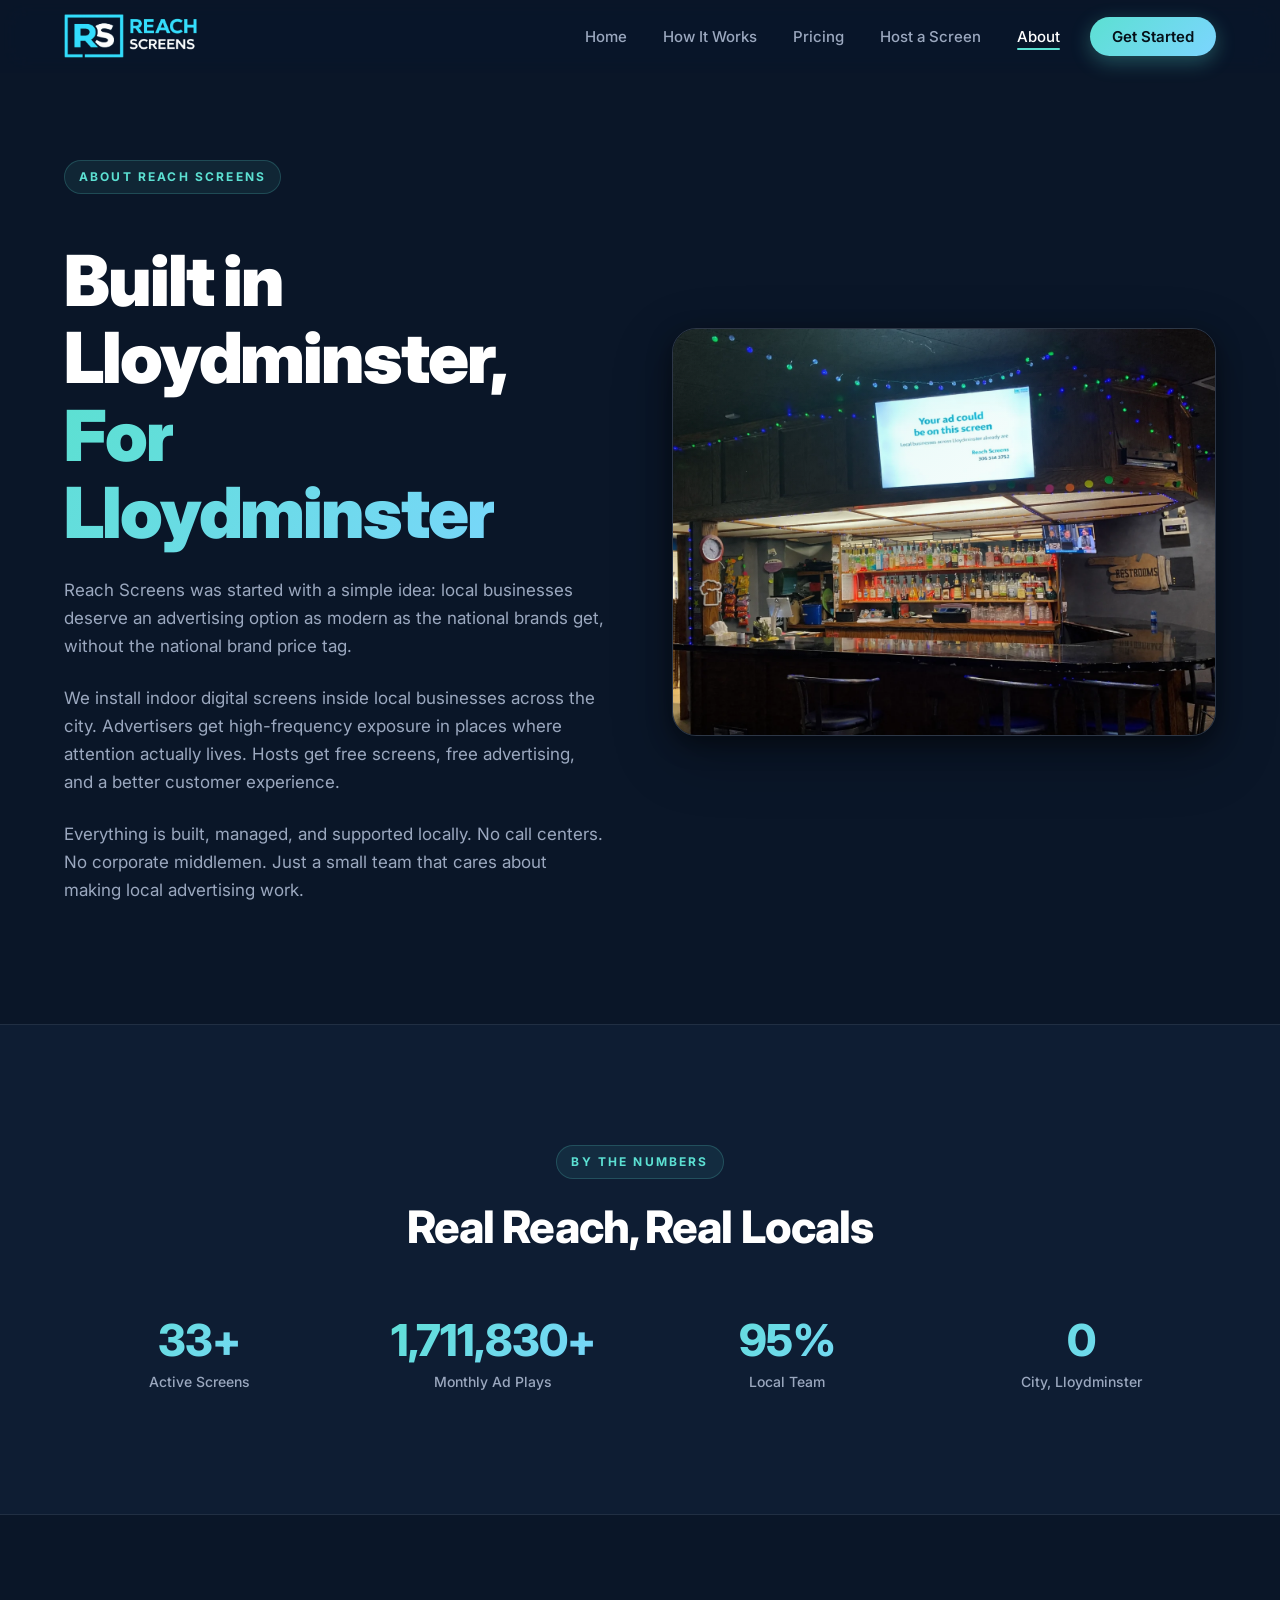
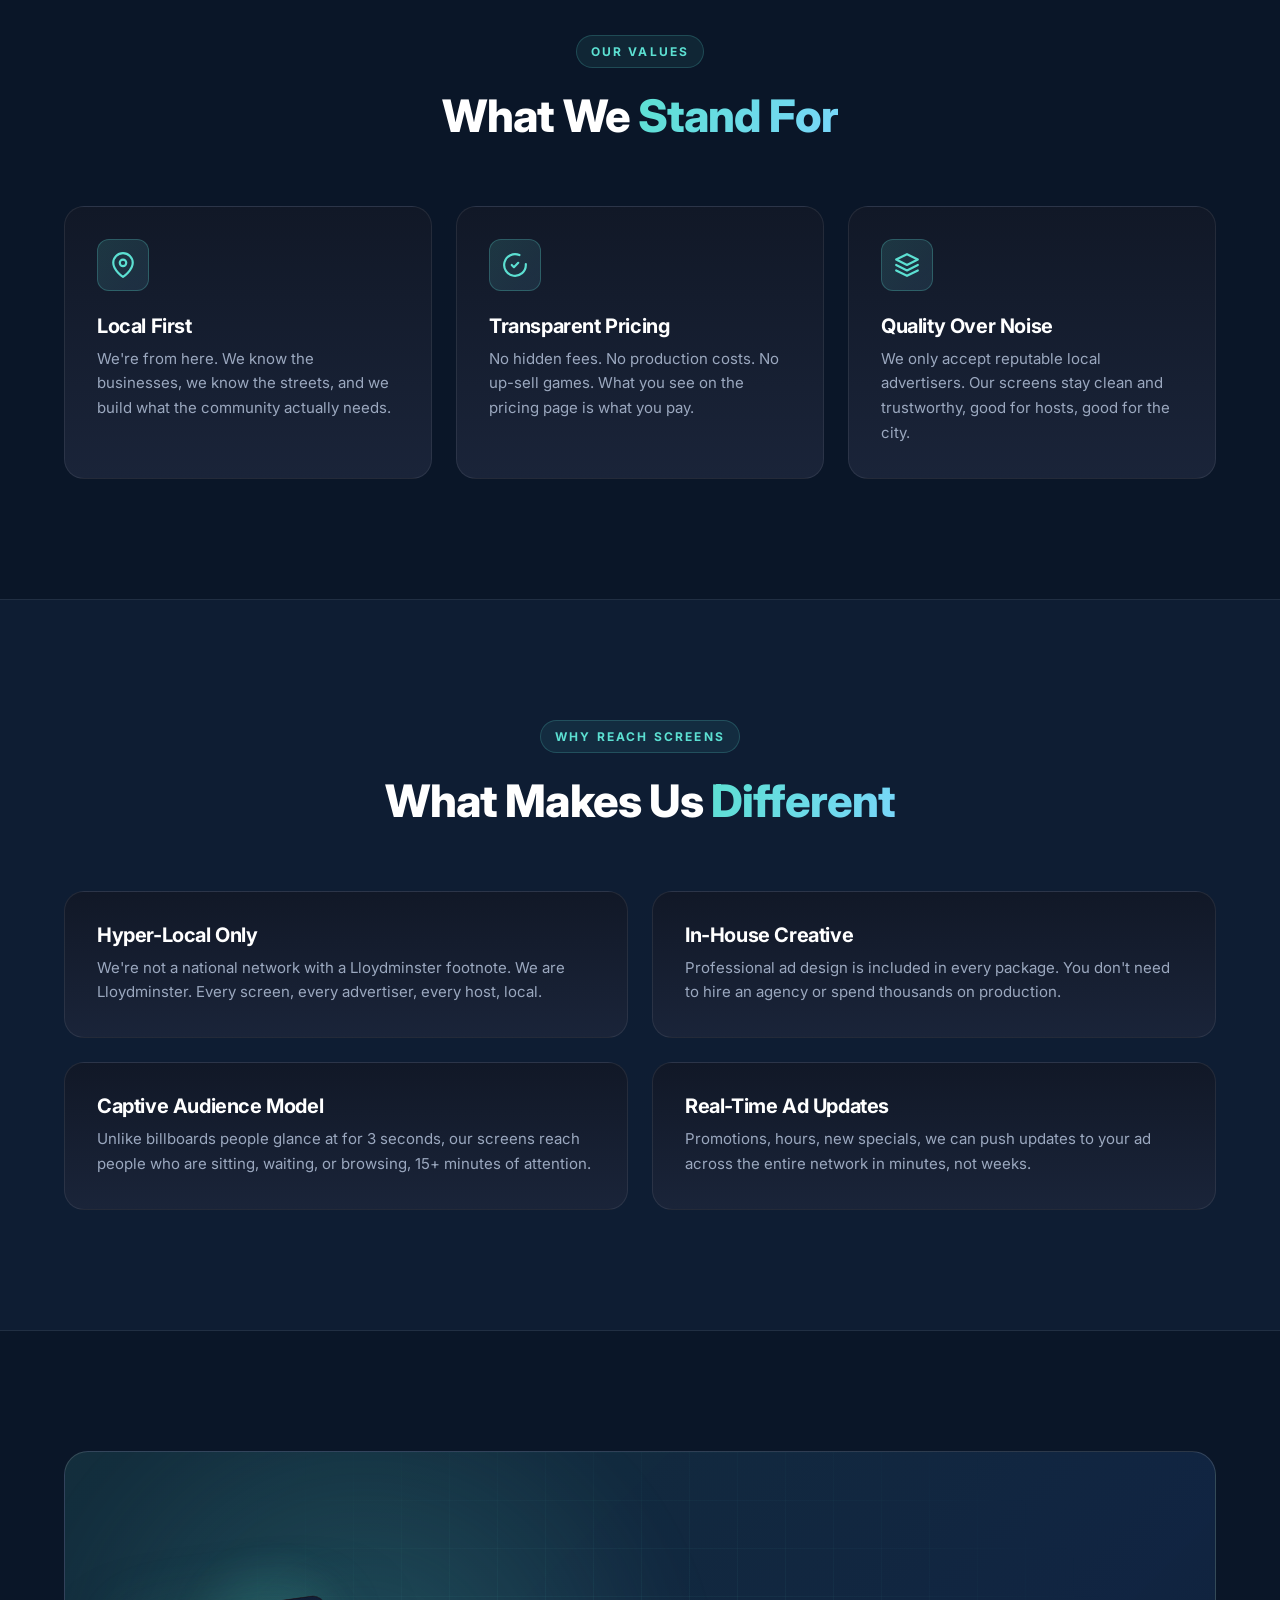
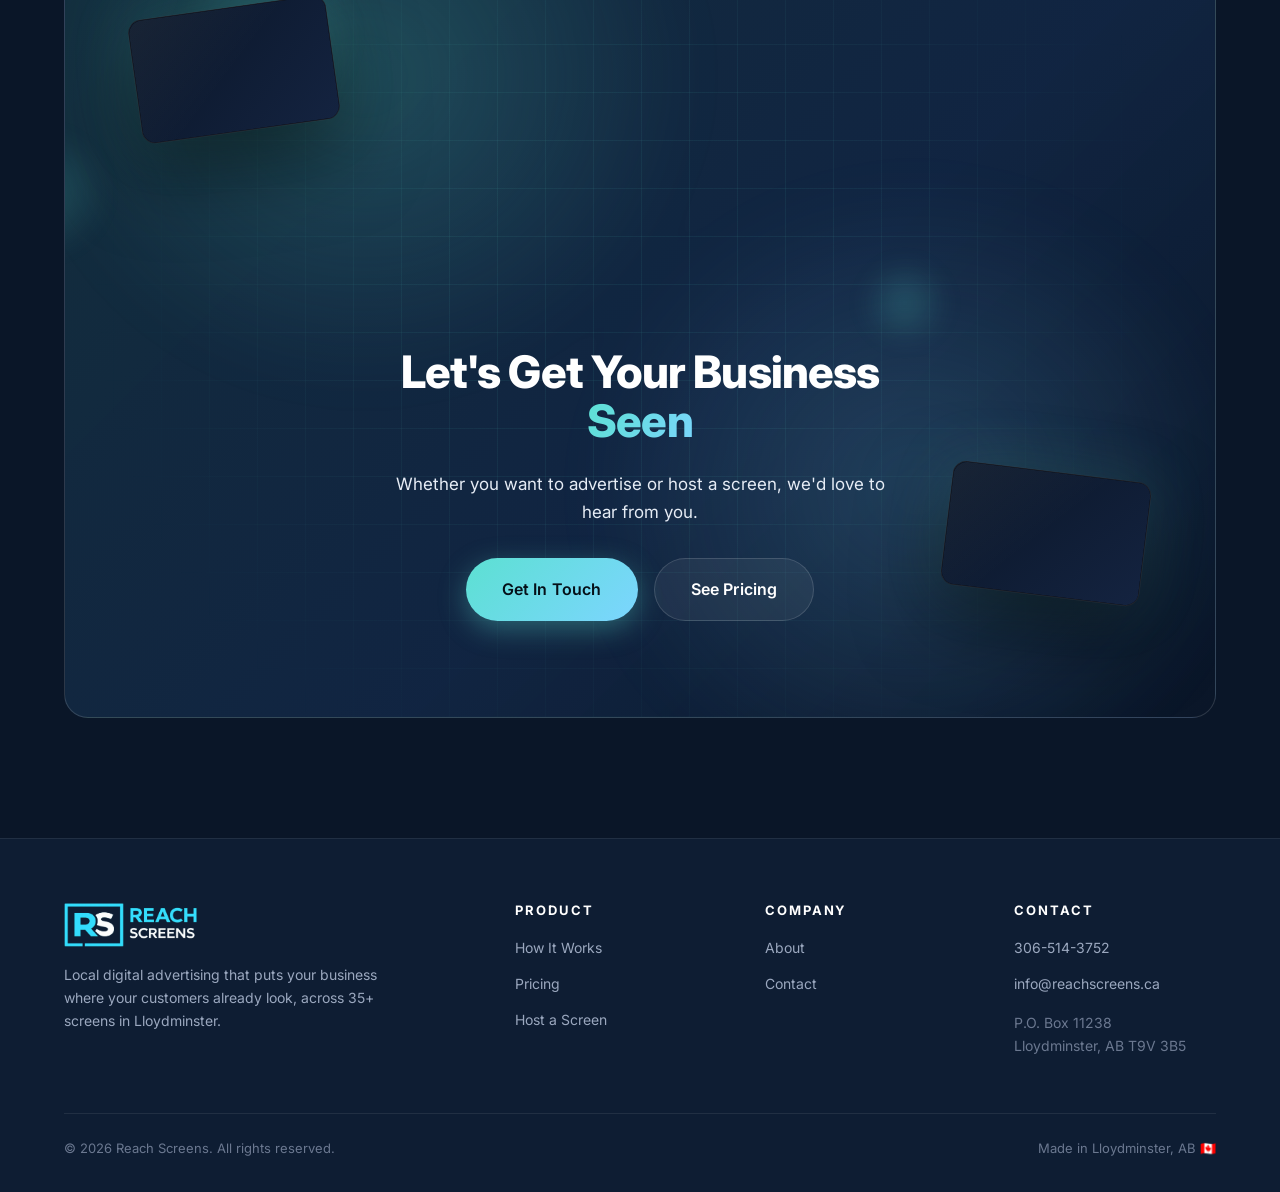
==== commit fd8b7bff: "Wire contact form to forms-api endpoint - Form now POSTs JSON to https://forms-api.reachscreens.ca/s" ====
--- a/about.html
+++ b/about.html
@@ -5,7 +5,7 @@
   <meta name="viewport" content="width=device-width, initial-scale=1.0">
   <title>About, Reach Screens</title>
   <meta name="description" content="Reach Screens is a local digital advertising network built in Lloydminster, for Lloydminster. Meet the team and our mission.">
-  <link rel="stylesheet" href="styles.css?v=7">
+  <link rel="stylesheet" href="styles.css?v=10">
   <link rel="icon" href="assets/favicon.ico">
 </head>
 <body>
@@ -21,6 +21,7 @@
       <li><a href="about.html">About</a></li>
       <li><a href="contact.html" class="nav-cta">Get Started</a></li>
     </ul>
+    <a href="contact.html" class="nav-mobile-cta">Get Started</a>
     <button class="nav-toggle" aria-label="Toggle menu"><span></span><span></span><span></span></button>
   </div>
 </nav>
@@ -206,6 +207,6 @@
   </div>
 </footer>
 
-<script src="main.js?v=8"></script>
+<script src="main.js?v=10"></script>
 </body>
 </html>
--- a/styles.css
+++ b/styles.css
@@ -239,17 +239,19 @@
   top: 0; left: 0; right: 0;
   z-index: 100;
   padding: 14px 0;
-  background: transparent;
-  transition: all 0.4s var(--ease);
-  border-bottom: 1px solid transparent;
-}
-
-.nav.scrolled {
-  background: rgba(10, 22, 40, 0.75);
+  padding-top: calc(14px + env(safe-area-inset-top, 0px));
+  background: rgba(10, 22, 40, 0.85);
   backdrop-filter: blur(14px) saturate(140%);
   -webkit-backdrop-filter: blur(14px) saturate(140%);
+  transition: background 0.4s var(--ease), padding 0.4s var(--ease), border-color 0.4s var(--ease);
+  border-bottom: 1px solid transparent;
+}
+
+.nav.scrolled {
+  background: rgba(10, 22, 40, 0.92);
   border-bottom-color: var(--color-border);
   padding: 10px 0;
+  padding-top: calc(10px + env(safe-area-inset-top, 0px));
 }
 
 .nav-inner {
@@ -328,25 +330,46 @@
 
 @media (max-width: 900px) {
   .nav-toggle { display: flex; }
+  .nav-mobile-cta {
+    display: inline-flex;
+    align-items: center;
+    padding: 8px 16px;
+    margin-left: auto;
+    margin-right: 8px;
+    background: linear-gradient(135deg, var(--color-primary), var(--grad-lightblue));
+    color: #051018;
+    font-weight: 600;
+    font-size: 13px;
+    border-radius: var(--radius-pill);
+    box-shadow: 0 6px 20px rgba(92,224,210,0.3);
+  }
   .nav-links {
+    display: none;
     position: fixed;
-    top: 68px; left: 0; right: 0;
+    top: 0; left: 0; right: 0;
+    padding-top: calc(80px + env(safe-area-inset-top, 0px));
     background: rgba(10, 22, 40, 0.96);
     backdrop-filter: blur(18px);
+    -webkit-backdrop-filter: blur(18px);
     flex-direction: column;
     align-items: stretch;
-    padding: var(--space-3);
+    padding-left: var(--space-3);
+    padding-right: var(--space-3);
+    padding-bottom: var(--space-3);
     gap: 4px;
-    transform: translateY(-120%);
-    transition: transform 0.4s var(--ease);
     border-bottom: 1px solid var(--color-border);
-    max-height: calc(100vh - 68px);
+    max-height: 100vh;
     overflow-y: auto;
   }
-  .nav-links.open { transform: translateY(0); }
+  .nav-links.open {
+    display: flex;
+  }
   .nav-links a { padding: 14px 18px; border-radius: var(--radius-md); }
   .nav-links a::after { display: none; }
   .nav-links a.nav-cta { margin: 8px 0 0; text-align: center; justify-content: center; }
+}
+@media (min-width: 901px) {
+  .nav-mobile-cta { display: none; }
 }
 
 /* ============================================
@@ -1648,6 +1671,16 @@
 }
 .form-success.show { display: block; animation: fadeUp 0.5s var(--ease); }
 
+.form-error {
+  margin-top: 12px;
+  padding: 12px 16px;
+  background: rgba(255, 107, 107, 0.08);
+  border: 1px solid rgba(255, 107, 107, 0.3);
+  border-radius: var(--radius-md);
+  color: #FF8B8B;
+  font-size: 14px;
+}
+
 .form-success svg {
   width: 64px; height: 64px;
   color: var(--color-primary);
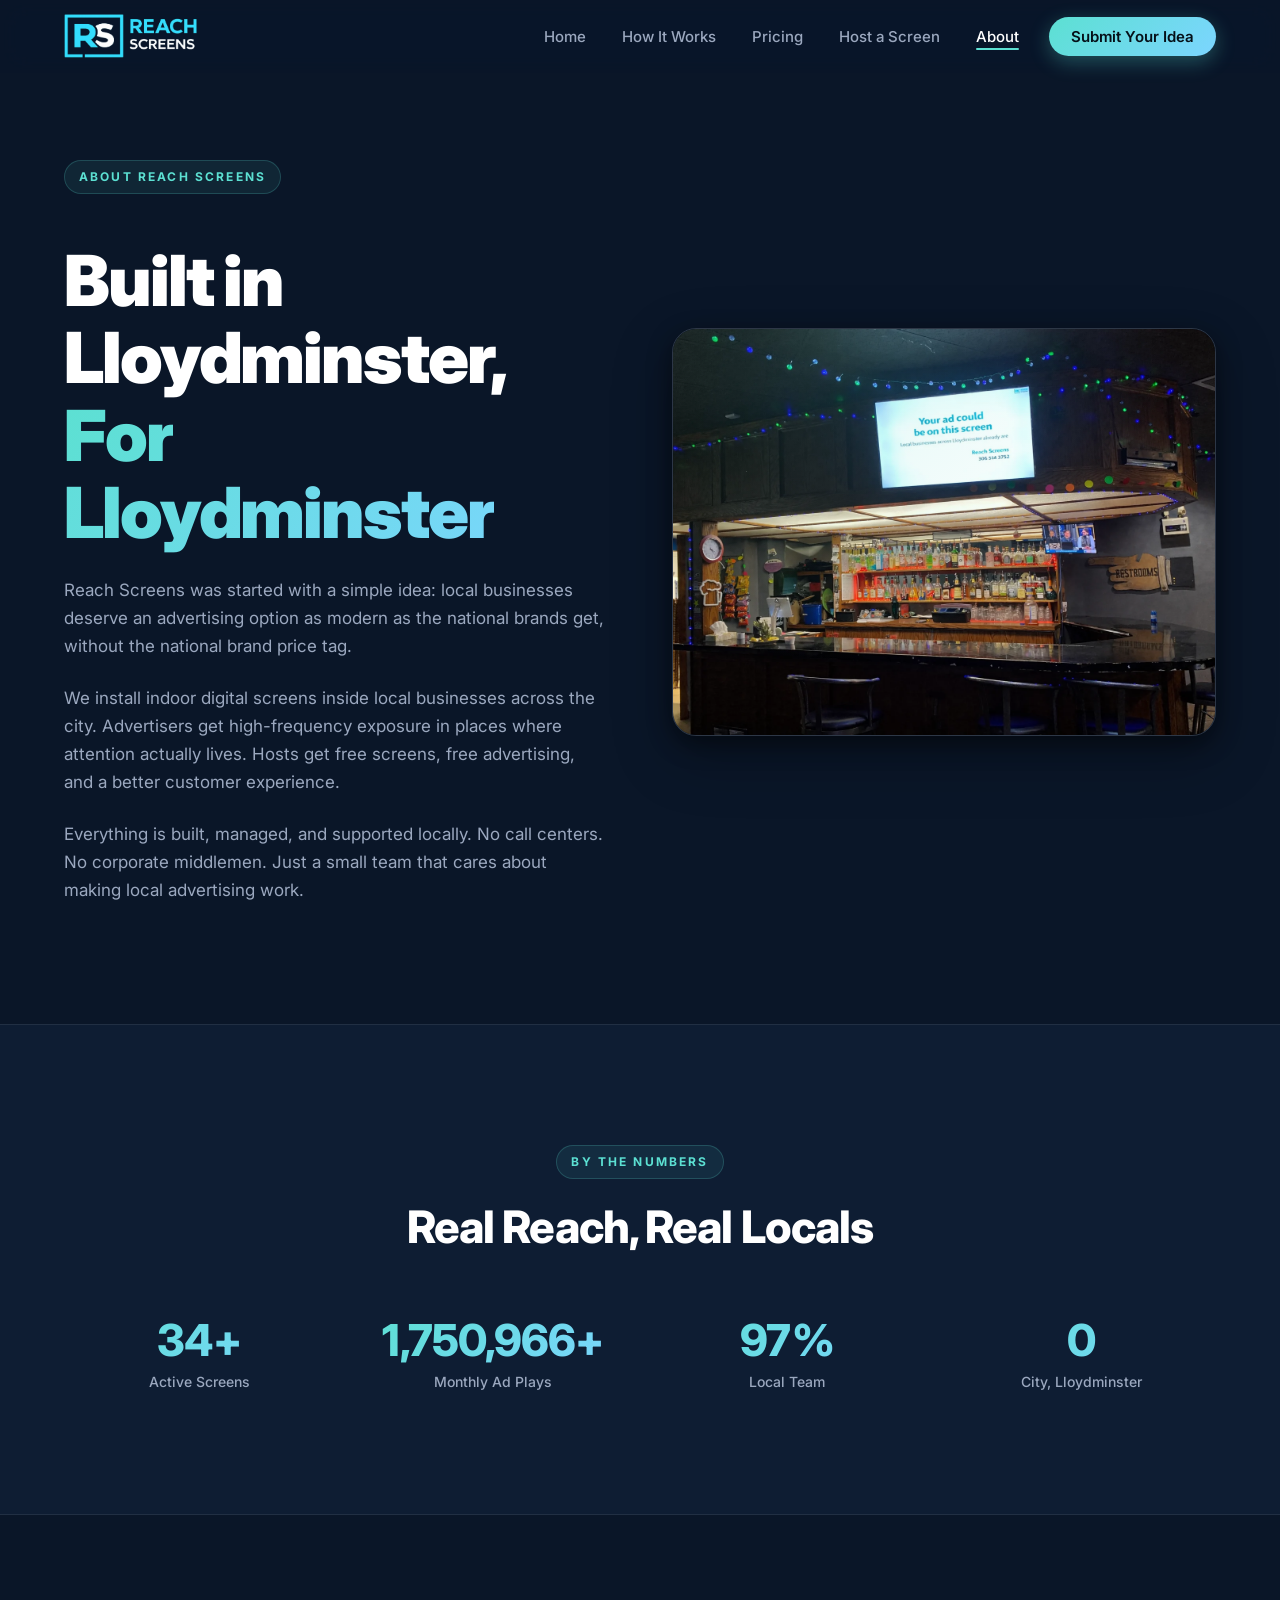
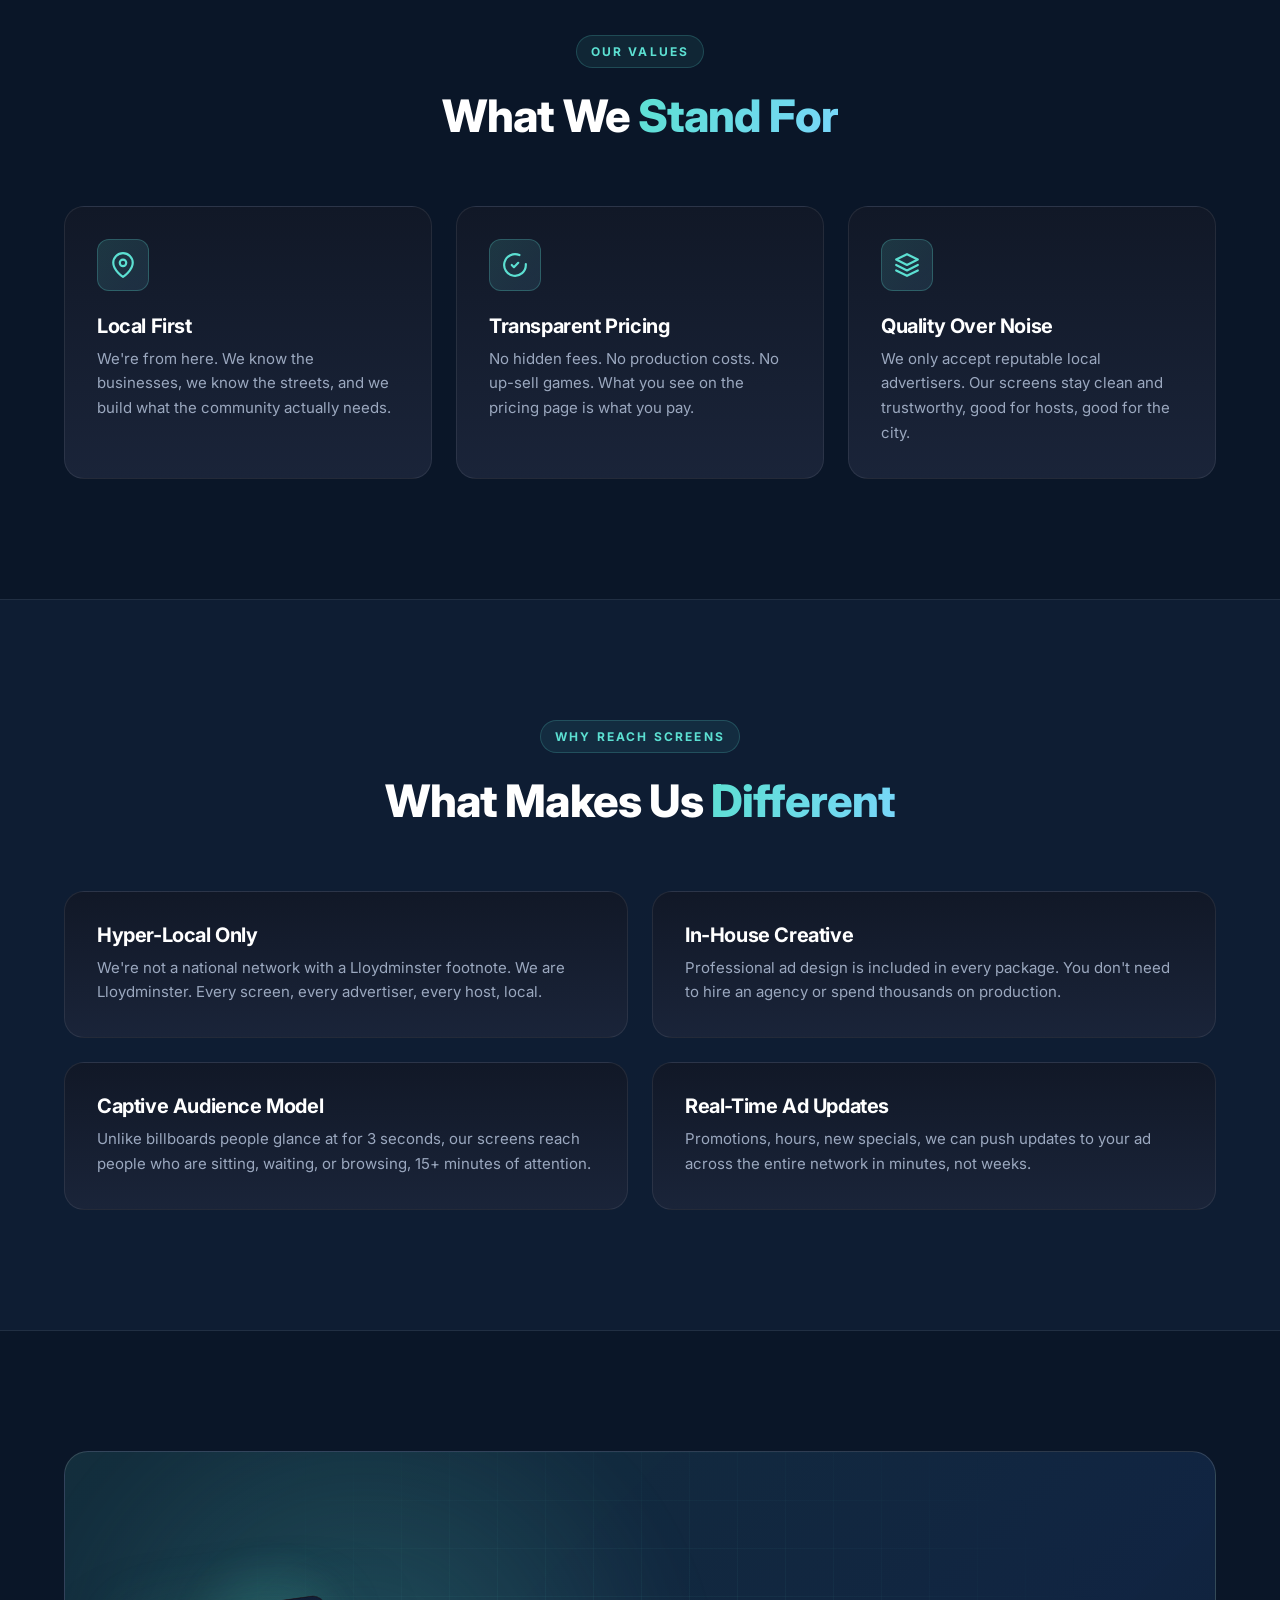
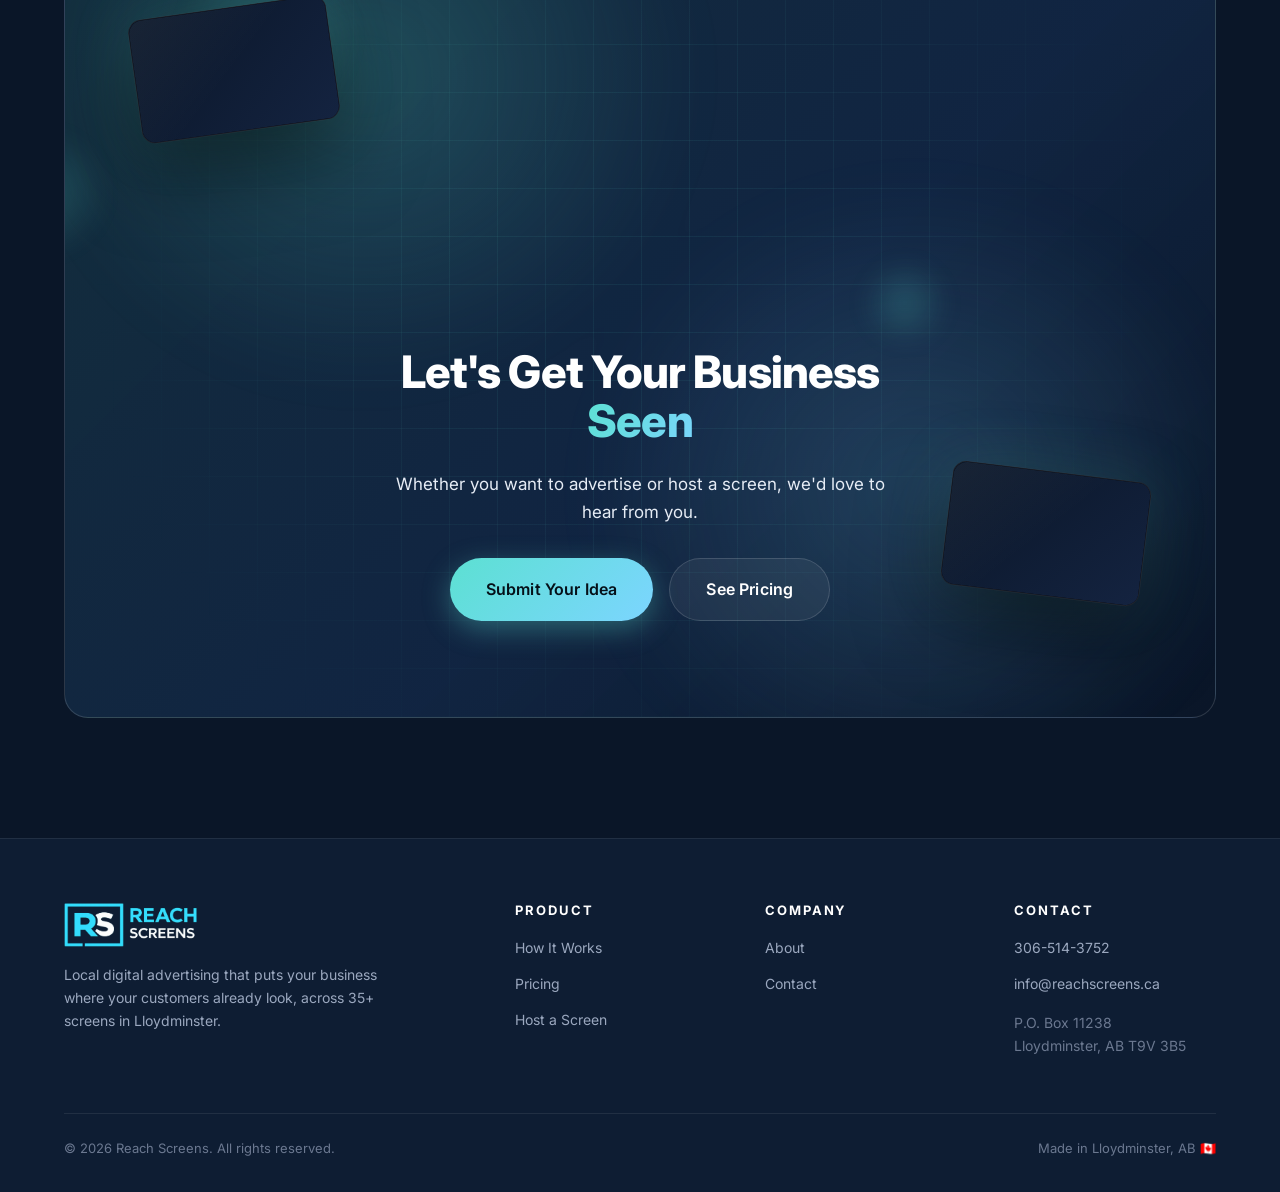
==== commit 753ab66b: "Idea-first CTA overhaul across the site Reframes every primary CTA from "pick a package / get starte" ====
--- a/about.html
+++ b/about.html
@@ -5,7 +5,7 @@
   <meta name="viewport" content="width=device-width, initial-scale=1.0">
   <title>About, Reach Screens</title>
   <meta name="description" content="Reach Screens is a local digital advertising network built in Lloydminster, for Lloydminster. Meet the team and our mission.">
-  <link rel="stylesheet" href="styles.css?v=10">
+  <link rel="stylesheet" href="styles.css?v=11">
   <link rel="icon" href="assets/favicon.ico">
 </head>
 <body>
@@ -19,9 +19,9 @@
       <li><a href="pricing.html">Pricing</a></li>
       <li><a href="host.html">Host a Screen</a></li>
       <li><a href="about.html">About</a></li>
-      <li><a href="contact.html" class="nav-cta">Get Started</a></li>
+      <li><a href="contact.html#idea" class="nav-cta">Submit Your Idea</a></li>
     </ul>
-    <a href="contact.html" class="nav-mobile-cta">Get Started</a>
+    <a href="contact.html#idea" class="nav-mobile-cta">Submit Your Idea</a>
     <button class="nav-toggle" aria-label="Toggle menu"><span></span><span></span><span></span></button>
   </div>
 </nav>
@@ -160,7 +160,7 @@
         <h2>Let's Get Your Business <span class="text-gradient">Seen</span></h2>
         <p>Whether you want to advertise or host a screen, we'd love to hear from you.</p>
         <div class="hero-buttons" style="justify-content: center;">
-          <a href="contact.html" class="btn btn-primary btn-lg btn-pulse">Get In Touch</a>
+          <a href="contact.html#idea" class="btn btn-primary btn-lg btn-pulse">Submit Your Idea</a>
           <a href="pricing.html" class="btn btn-secondary btn-lg">See Pricing</a>
         </div>
       </div>
@@ -207,6 +207,6 @@
   </div>
 </footer>
 
-<script src="main.js?v=10"></script>
+<script src="main.js?v=11"></script>
 </body>
 </html>
--- a/styles.css
+++ b/styles.css
@@ -1253,6 +1253,30 @@
    Pricing
    ============================================ */
 
+.pricing-banner {
+  max-width: 880px;
+  margin: 0 auto var(--space-5);
+  padding: 16px 22px;
+  background: linear-gradient(135deg, rgba(92,224,210,0.10), rgba(58,123,213,0.10));
+  border: 1px solid rgba(92,224,210,0.28);
+  border-radius: var(--radius-md);
+  font-size: 15px;
+  color: var(--color-text);
+  text-align: center;
+}
+.pricing-banner strong { color: #fff; font-weight: 700; }
+.pricing-banner-cta {
+  display: inline-block;
+  margin-left: 8px;
+  color: var(--color-primary);
+  font-weight: 600;
+  white-space: nowrap;
+}
+.pricing-banner-cta:hover { color: #fff; }
+@media (max-width: 700px) {
+  .pricing-banner-cta { display: block; margin-left: 0; margin-top: 6px; }
+}
+
 .pricing-grid {
   display: grid;
   grid-template-columns: repeat(4, 1fr);
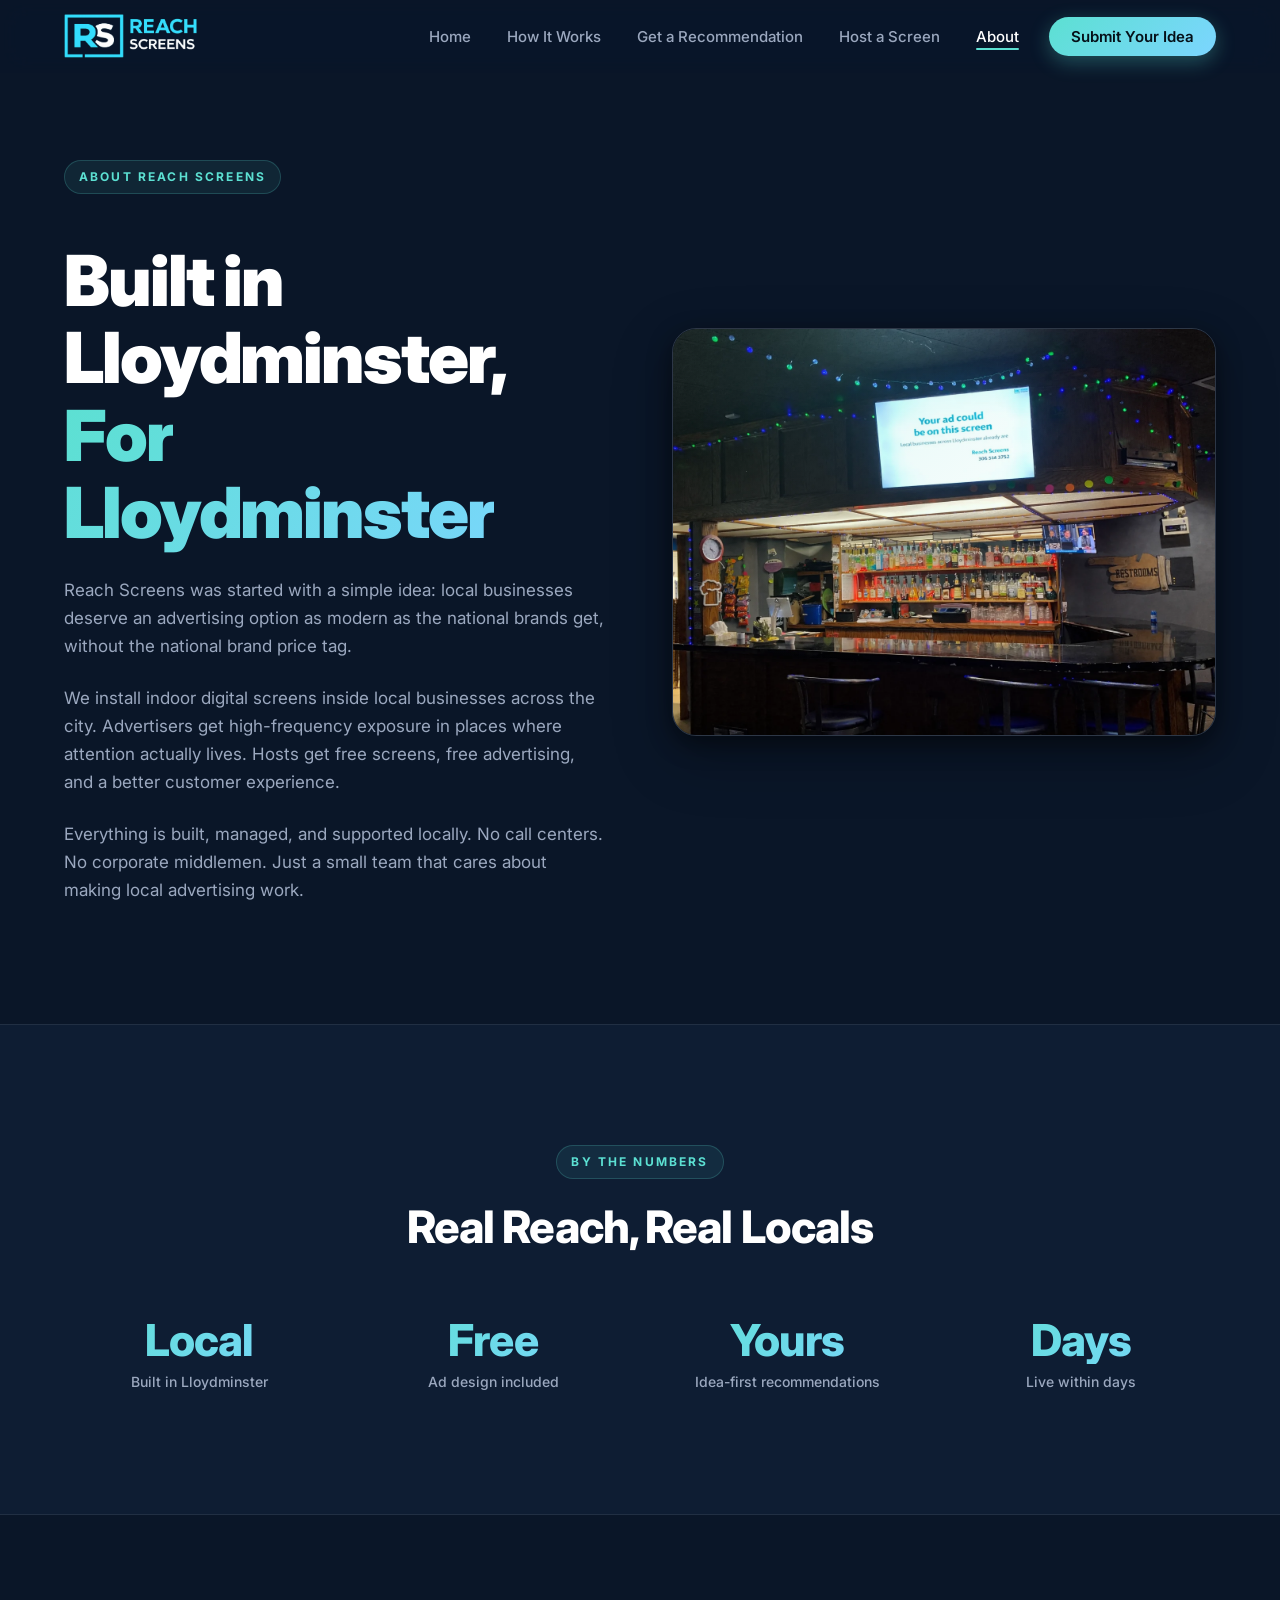
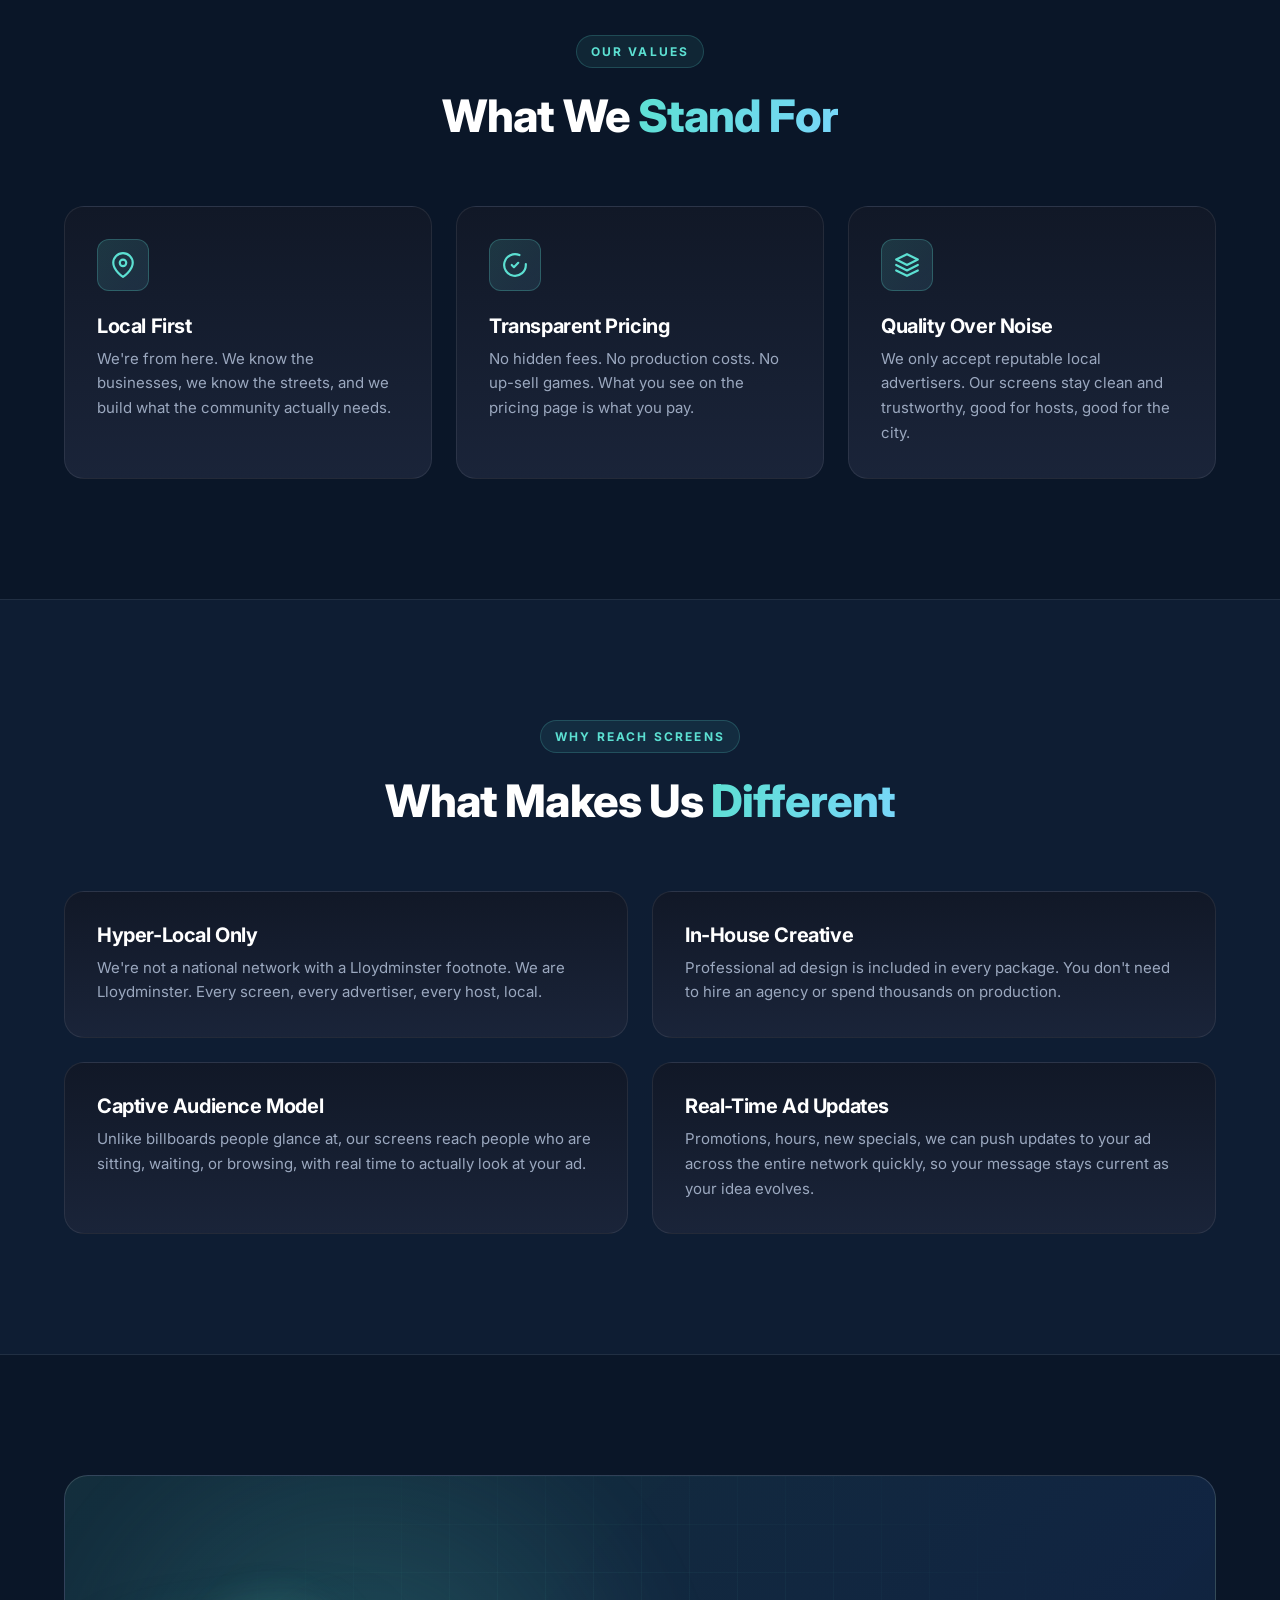
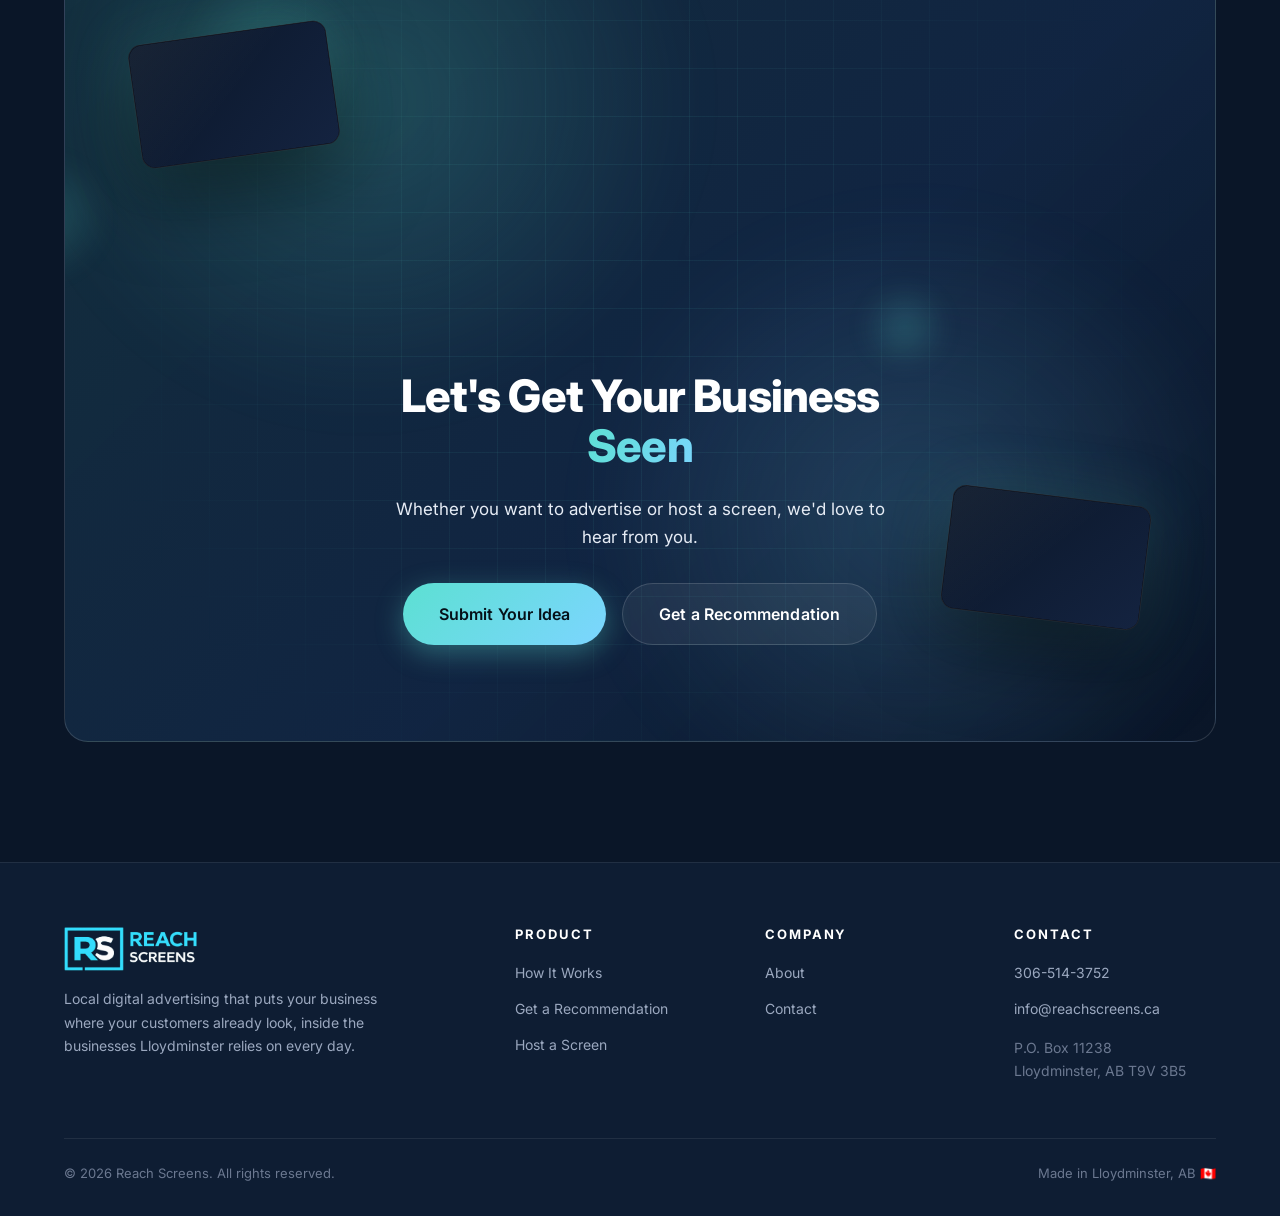
==== commit 37aa73a8: "Wire real GA4 Measurement ID G-30T0H76EWV; bump analytics cache to v=2" ====
--- a/about.html
+++ b/about.html
@@ -5,8 +5,9 @@
   <meta name="viewport" content="width=device-width, initial-scale=1.0">
   <title>About, Reach Screens</title>
   <meta name="description" content="Reach Screens is a local digital advertising network built in Lloydminster, for Lloydminster. Meet the team and our mission.">
-  <link rel="stylesheet" href="styles.css?v=11">
+  <link rel="stylesheet" href="styles.css?v=13">
   <link rel="icon" href="assets/favicon.ico">
+  <script src="assets/analytics.js?v=2"></script>
 </head>
 <body>
 
@@ -16,7 +17,7 @@
     <ul class="nav-links">
       <li><a href="index.html">Home</a></li>
       <li><a href="how-it-works.html">How It Works</a></li>
-      <li><a href="pricing.html">Pricing</a></li>
+      <li><a href="pricing.html">Get a Recommendation</a></li>
       <li><a href="host.html">Host a Screen</a></li>
       <li><a href="about.html">About</a></li>
       <li><a href="contact.html#idea" class="nav-cta">Submit Your Idea</a></li>
@@ -52,20 +53,20 @@
     </div>
     <div class="stats-grid reveal">
       <div class="stat-item">
-        <h3><span data-count="35" data-suffix="+">0</span></h3>
-        <p>Active Screens</p>
-      </div>
-      <div class="stat-item">
-        <h3><span data-count="1800000" data-suffix="+">0</span></h3>
-        <p>Monthly Ad Plays</p>
-      </div>
-      <div class="stat-item">
-        <h3><span data-count="100" data-suffix="%">0</span></h3>
-        <p>Local Team</p>
-      </div>
-      <div class="stat-item">
-        <h3><span data-count="1" data-suffix="">0</span></h3>
-        <p>City, Lloydminster</p>
+        <h3>Local</h3>
+        <p>Built in Lloydminster</p>
+      </div>
+      <div class="stat-item">
+        <h3>Free</h3>
+        <p>Ad design included</p>
+      </div>
+      <div class="stat-item">
+        <h3>Yours</h3>
+        <p>Idea-first recommendations</p>
+      </div>
+      <div class="stat-item">
+        <h3>Days</h3>
+        <p>Live within days</p>
       </div>
     </div>
   </div>
@@ -122,11 +123,11 @@
       </div>
       <div class="card" data-tilt="4">
         <h4 class="card-title">Captive Audience Model</h4>
-        <p class="card-text">Unlike billboards people glance at for 3 seconds, our screens reach people who are sitting, waiting, or browsing, 15+ minutes of attention.</p>
+        <p class="card-text">Unlike billboards people glance at, our screens reach people who are sitting, waiting, or browsing, with real time to actually look at your ad.</p>
       </div>
       <div class="card" data-tilt="4">
         <h4 class="card-title">Real-Time Ad Updates</h4>
-        <p class="card-text">Promotions, hours, new specials, we can push updates to your ad across the entire network in minutes, not weeks.</p>
+        <p class="card-text">Promotions, hours, new specials, we can push updates to your ad across the entire network quickly, so your message stays current as your idea evolves.</p>
       </div>
     </div>
   </div>
@@ -144,7 +145,7 @@
         <div class="cta-screen-frame">
           <div class="cta-screen-bezel"></div>
           <div class="cta-mock-ad mock-1"><span class="mock-eyebrow">Local</span><span class="mock-title">Built Here</span></div>
-          <div class="cta-mock-ad mock-2"><span class="mock-eyebrow">35+</span><span class="mock-title">Screens</span></div>
+          <div class="cta-mock-ad mock-2"><span class="mock-eyebrow">Local</span><span class="mock-title">Network</span></div>
           <div class="cta-mock-ad mock-3"><span class="mock-eyebrow">Lloydminster</span><span class="mock-title">Only</span></div>
         </div>
       </div>
@@ -161,7 +162,7 @@
         <p>Whether you want to advertise or host a screen, we'd love to hear from you.</p>
         <div class="hero-buttons" style="justify-content: center;">
           <a href="contact.html#idea" class="btn btn-primary btn-lg btn-pulse">Submit Your Idea</a>
-          <a href="pricing.html" class="btn btn-secondary btn-lg">See Pricing</a>
+          <a href="pricing.html" class="btn btn-secondary btn-lg">Get a Recommendation</a>
         </div>
       </div>
     </div>
@@ -174,13 +175,13 @@
     <div class="footer-grid">
       <div>
         <img src="assets/logo-white.png" alt="Reach Screens" class="footer-logo-img">
-        <p class="footer-tagline">Local digital advertising that puts your business where your customers already look, across 35+ screens in Lloydminster.</p>
+        <p class="footer-tagline">Local digital advertising that puts your business where your customers already look, inside the businesses Lloydminster relies on every day.</p>
       </div>
       <div>
         <h5>Product</h5>
         <ul>
           <li><a href="how-it-works.html">How It Works</a></li>
-          <li><a href="pricing.html">Pricing</a></li>
+          <li><a href="pricing.html">Get a Recommendation</a></li>
           <li><a href="host.html">Host a Screen</a></li>
         </ul>
       </div>
@@ -207,6 +208,6 @@
   </div>
 </footer>
 
-<script src="main.js?v=11"></script>
+<script src="main.js?v=13"></script>
 </body>
 </html>
